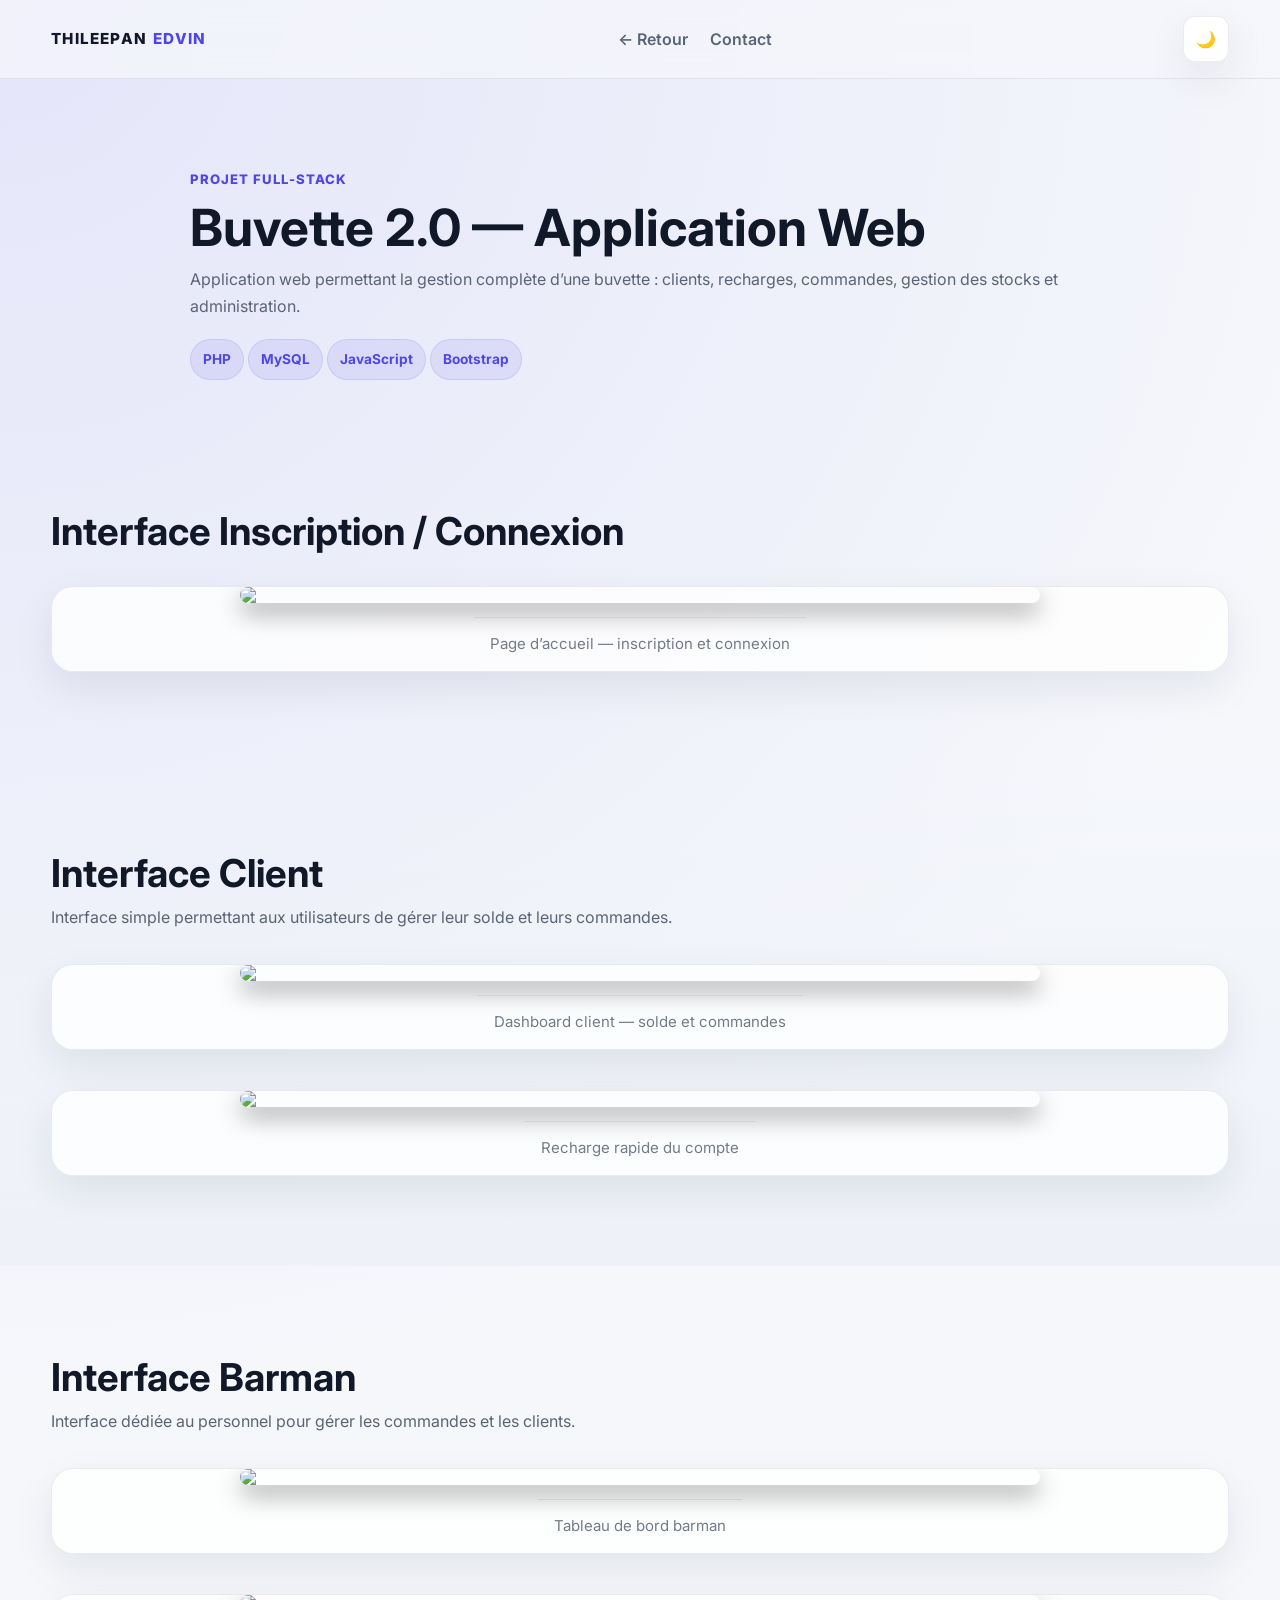
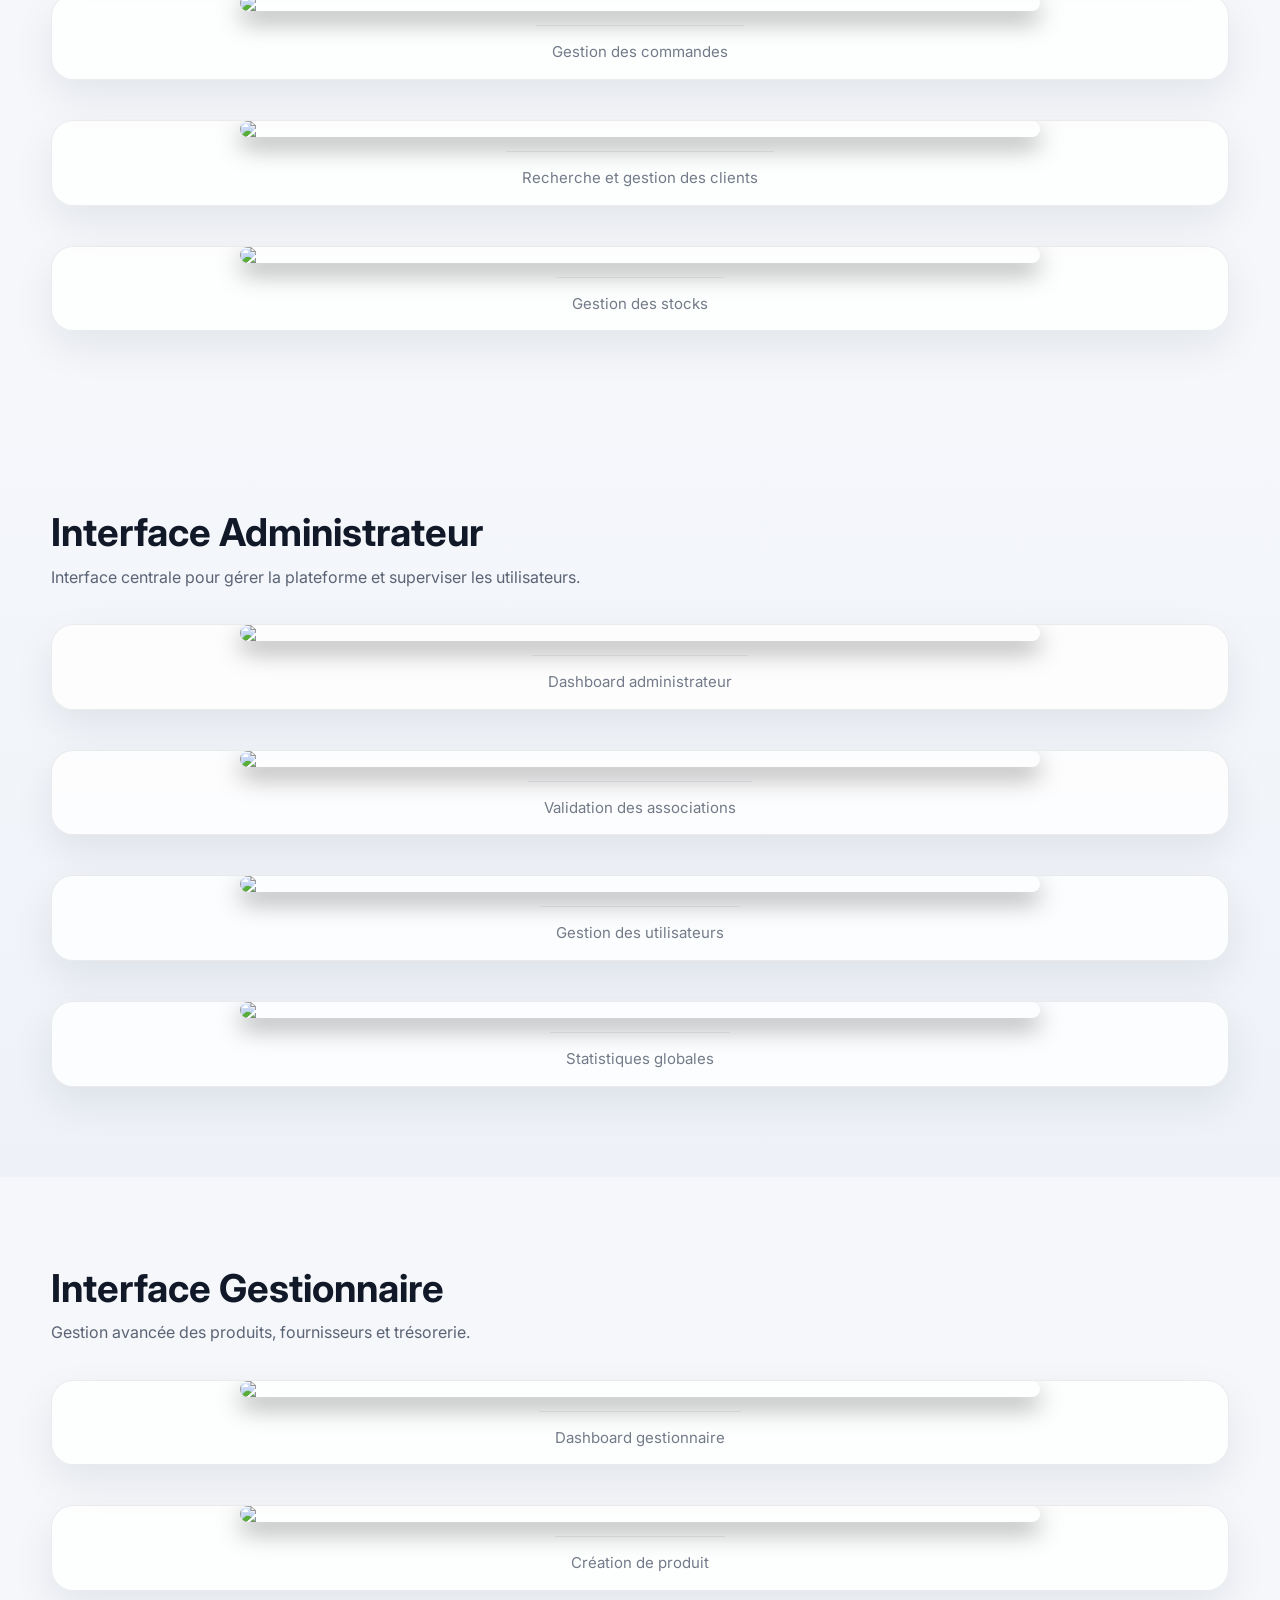
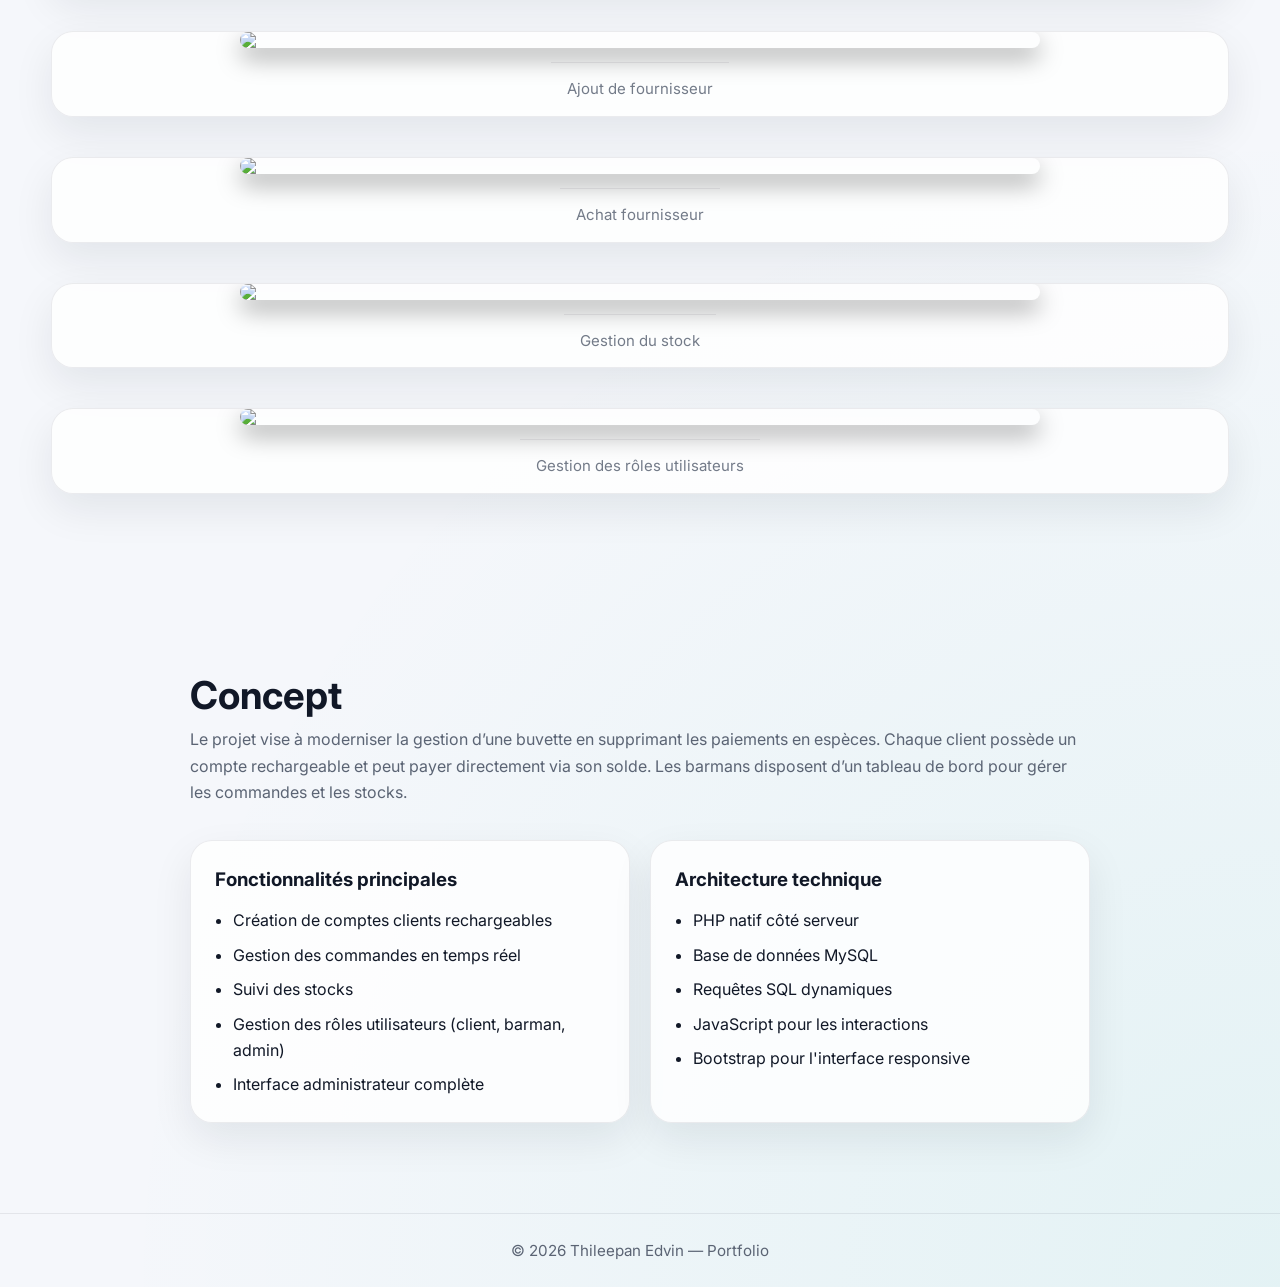
==== buvette.html @ e4737968 "Ajout Des  Projets ..." ====
<!DOCTYPE html>
<html lang="fr">
<head>
<meta charset="UTF-8">
<meta name="viewport" content="width=device-width, initial-scale=1.0">
<title>Buvette 2.0 — Projet | Thileepan Edvin</title>

<link href="https://fonts.googleapis.com/css2?family=Inter:wght@400;500;600;700&display=swap" rel="stylesheet">
<link rel="stylesheet" href="style.css">
</head>

<body>

<header class="site-header">
<div class="container header-container">

<a href="index.html" class="logo">
<span class="logo-light">THILEEPAN</span>
<span class="logo-accent">EDVIN</span>
</a>

<nav class="main-nav">
<a href="index.html#projets">← Retour</a>
<a href="index.html#contact">Contact</a>
</nav>

<button id="theme-toggle" class="theme-toggle">🌙</button>

</div>
</header>

<main>

<section class="project-hero">
<div class="container narrow">

<p class="section-kicker">Projet full-stack</p>

<h1>Buvette 2.0 — Application Web</h1>

<p class="project-intro">
Application web permettant la gestion complète d’une buvette :
clients, recharges, commandes, gestion des stocks et administration.
</p>

<div class="tags big-tags">
<span>PHP</span>
<span>MySQL</span>
<span>JavaScript</span>
<span>Bootstrap</span>
</div>

</div>
</section>

<section class="section">

<div class="container">

<div class="section-heading">
<h2>Interface Inscription / Connexion</h2>
</div>

<div class="project-gallery">

<figure class="project-shot">
<img src="assets/images/buvette/accueil1.png">
<figcaption>Page d’accueil — inscription et connexion</figcaption>
</figure>

</div>

</div>

</section>

<section class="section section-alt">

<div class="container">

<div class="section-heading">
<h2>Interface Client</h2>
<p class="section-subtitle">
Interface simple permettant aux utilisateurs de gérer leur solde et leurs commandes.
</p>
</div>


<div class="project-gallery">

<figure class="project-shot">
<img src="assets/images/buvette/client_accueil.png">
<figcaption>Dashboard client — solde et commandes</figcaption>
</figure>

<figure class="project-shot">
<img src="assets/images/buvette/client_recharge.png">
<figcaption>Recharge rapide du compte</figcaption>
</figure>

</div>

</div>

</section>



<section class="section">

<div class="container">

<div class="section-heading">
<h2>Interface Barman</h2>
<p class="section-subtitle">
Interface dédiée au personnel pour gérer les commandes et les clients.
</p>
</div>


<div class="project-gallery">

<figure class="project-shot">
<img src="assets/images/buvette/barman_accueil.png">
<figcaption>Tableau de bord barman</figcaption>
</figure>

<figure class="project-shot">
<img src="assets/images/buvette/barman_commande.png">
<figcaption>Gestion des commandes</figcaption>
</figure>

<figure class="project-shot">
<img src="assets/images/buvette/barman_client.png">
<figcaption>Recherche et gestion des clients</figcaption>
</figure>

<figure class="project-shot">
<img src="assets/images/buvette/barman_stock.png">
<figcaption>Gestion des stocks</figcaption>
</figure>

</div>

</div>

</section>



<section class="section section-alt">

<div class="container">

<div class="section-heading">
<h2>Interface Administrateur</h2>
<p class="section-subtitle">
Interface centrale pour gérer la plateforme et superviser les utilisateurs.
</p>
</div>


<div class="project-gallery">

<figure class="project-shot">
<img src="assets/images/buvette/adminaccueil.png">
<figcaption>Dashboard administrateur</figcaption>
</figure>

<figure class="project-shot">
<img src="assets/images/buvette/adm_asso.png">
<figcaption>Validation des associations</figcaption>
</figure>

<figure class="project-shot">
<img src="assets/images/buvette/admin_actif.png">
<figcaption>Gestion des utilisateurs</figcaption>
</figure>

<figure class="project-shot">
<img src="assets/images/buvette/admin_actif2.png">
<figcaption>Statistiques globales</figcaption>
</figure>

</div>

</div>

</section>



<section class="section">

<div class="container">

<div class="section-heading">
<h2>Interface Gestionnaire</h2>
<p class="section-subtitle">
Gestion avancée des produits, fournisseurs et trésorerie.
</p>
</div>


<div class="project-gallery">

<figure class="project-shot">
<img src="assets/images/buvette/gestionnaire_accueil.png">
<figcaption>Dashboard gestionnaire</figcaption>
</figure>

<figure class="project-shot">
<img src="assets/images/buvette/gst_creationproduit.png">
<figcaption>Création de produit</figcaption>
</figure>

<figure class="project-shot">
<img src="assets/images/buvette/gst_fournisseur.png">
<figcaption>Ajout de fournisseur</figcaption>
</figure>

<figure class="project-shot">
<img src="assets/images/buvette/gst_achatfournisseur.png">
<figcaption>Achat fournisseur</figcaption>
</figure>

<figure class="project-shot">
<img src="assets/images/buvette/gst_stocker_produit.png">
<figcaption>Gestion du stock</figcaption>
</figure>

<figure class="project-shot">
<img src="assets/images/buvette/gst_utilisateur.png">
<figcaption>Gestion des rôles utilisateurs</figcaption>
</figure>

</div>

</div>

</section>

</main>



<section class="section">

<div class="container narrow">

<div class="section-heading">
<h2>Concept</h2>

<p class="section-subtitle">
Le projet vise à moderniser la gestion d’une buvette en supprimant les paiements en espèces.
Chaque client possède un compte rechargeable et peut payer directement via son solde.
Les barmans disposent d’un tableau de bord pour gérer les commandes et les stocks.
</p>

</div>


<div class="project-info-grid">

<div class="info-card">
<h3>Fonctionnalités principales</h3>

<ul>
<li>Création de comptes clients rechargeables</li>
<li>Gestion des commandes en temps réel</li>
<li>Suivi des stocks</li>
<li>Gestion des rôles utilisateurs (client, barman, admin)</li>
<li>Interface administrateur complète</li>
</ul>

</div>


<div class="info-card">
<h3>Architecture technique</h3>

<ul>
<li>PHP natif côté serveur</li>
<li>Base de données MySQL</li>
<li>Requêtes SQL dynamiques</li>
<li>JavaScript pour les interactions</li>
<li>Bootstrap pour l'interface responsive</li>
</ul>

</div>

</div>

</div>

</section>



<footer class="site-footer">
<div class="container footer-container">
<p>© 2026 Thileepan Edvin — Portfolio</p>
</div>
</footer>

<script src="script.js"></script>

</body>
</html>
---- style.css ----
:root {
  --bg: #f5f7fb;
  --bg-soft: #eef2f8;
  --surface: rgba(255, 255, 255, 0.8);
  --surface-strong: #ffffff;
  --text: #111827;
  --text-soft: #5b6474;
  --border: rgba(15, 23, 42, 0.08);
  --primary: #4f46e5;
  --primary-hover: #4338ca;
  --secondary: #0f172a;
  --accent: #14b8a6;
  --shadow: 0 16px 40px rgba(15, 23, 42, 0.08);
  --radius: 22px;
  --radius-sm: 14px;
  --container: 1180px;
}

[data-theme="dark"] {
  --bg: #0b1120;
  --bg-soft: #111827;
  --surface: rgba(17, 24, 39, 0.8);
  --surface-strong: #111827;
  --text: #f8fafc;
  --text-soft: #a5b4c7;
  --border: rgba(255, 255, 255, 0.08);
  --primary: #7c3aed;
  --primary-hover: #6d28d9;
  --secondary: #e5e7eb;
  --accent: #22c55e;
  --shadow: 0 20px 50px rgba(0, 0, 0, 0.35);
}

* {
  margin: 0;
  padding: 0;
  box-sizing: border-box;
}

html {
  scroll-behavior: smooth;
}

body {
  font-family: "Inter", sans-serif;
  background:
    radial-gradient(circle at top left, rgba(79, 70, 229, 0.10), transparent 30%),
    radial-gradient(circle at bottom right, rgba(20, 184, 166, 0.08), transparent 25%),
    var(--bg);
  color: var(--text);
  line-height: 1.65;
  transition: background 0.3s ease, color 0.3s ease;
}

img {
  max-width: 100%;
  display: block;
}

a {
  color: inherit;
  text-decoration: none;
}

ul {
  padding-left: 18px;
}

.container {
  width: min(var(--container), 92%);
  margin: 0 auto;
}

.narrow {
  width: min(900px, 92%);
  margin: 0 auto;
}

/* HEADER */
.site-header {
  position: sticky;
  top: 0;
  z-index: 1000;
  backdrop-filter: blur(14px);
  background: rgba(245, 247, 251, 0.72);
  border-bottom: 1px solid var(--border);
}

[data-theme="dark"] .site-header {
  background: rgba(11, 17, 32, 0.72);
}

.header-container {
  min-height: 78px;
  display: flex;
  align-items: center;
  justify-content: space-between;
  gap: 20px;
}

.logo {
  display: flex;
  gap: 6px;
  font-weight: 800;
  letter-spacing: 0.08em;
  font-size: 0.95rem;
}

.logo-light {
  color: var(--text);
}

.logo-accent {
  color: var(--primary);
}

.main-nav {
  display: flex;
  align-items: center;
  gap: 22px;
}

.main-nav a {
  color: var(--text-soft);
  font-weight: 600;
  transition: 0.25s ease;
}

.main-nav a:hover {
  color: var(--primary);
}

.theme-toggle {
  border: 1px solid var(--border);
  background: var(--surface-strong);
  color: var(--text);
  width: 46px;
  height: 46px;
  border-radius: 12px;
  cursor: pointer;
  font-size: 1rem;
  box-shadow: var(--shadow);
  transition: 0.25s ease;
}

.theme-toggle:hover {
  transform: translateY(-2px);
}

/* HERO */
.hero {
  padding: 90px 0 70px;
}

.hero-grid {
  display: grid;
  grid-template-columns: 1.3fr 0.9fr;
  gap: 28px;
  align-items: center;
}

.hero-badge {
  display: inline-block;
  padding: 8px 14px;
  border-radius: 999px;
  background: rgba(79, 70, 229, 0.10);
  color: var(--primary);
  font-weight: 700;
  font-size: 0.9rem;
  margin-bottom: 18px;
}

.hero h1 {
  font-size: clamp(2.4rem, 5vw, 4.5rem);
  line-height: 1.05;
  letter-spacing: -0.04em;
  margin-bottom: 18px;
}

.hero-description {
  font-size: 1.05rem;
  color: var(--text-soft);
  max-width: 680px;
}

.hero-actions {
  display: flex;
  flex-wrap: wrap;
  gap: 14px;
  margin-top: 28px;
}

.hero-infos {
  display: flex;
  flex-wrap: wrap;
  gap: 18px;
  margin-top: 24px;
  color: var(--text-soft);
  font-weight: 500;
}

.hero-card {
  display: flex;
  justify-content: center;
}

.hero-card-inner {
  width: 100%;
  background: var(--surface);
  border: 1px solid var(--border);
  box-shadow: var(--shadow);
  border-radius: var(--radius);
  padding: 30px;
}

.mini-title {
  color: var(--primary);
  font-weight: 700;
  text-transform: uppercase;
  letter-spacing: 0.08em;
  font-size: 0.8rem;
  margin-bottom: 12px;
}

.hero-card-inner h3 {
  font-size: 1.5rem;
  margin-bottom: 10px;
}

.hero-card-inner p {
  color: var(--text-soft);
}

.hero-tags {
  display: flex;
  flex-wrap: wrap;
  gap: 10px;
  margin-top: 20px;
}

.hero-tags span,
.tags span {
  display: inline-flex;
  align-items: center;
  padding: 8px 12px;
  border-radius: 999px;
  background: rgba(79, 70, 229, 0.10);
  color: var(--primary);
  font-size: 0.85rem;
  font-weight: 700;
  border: 1px solid rgba(79, 70, 229, 0.12);
}

.big-tags {
  margin-top: 20px;
}

/* BUTTONS */
.btn {
  display: inline-flex;
  align-items: center;
  justify-content: center;
  min-height: 48px;
  padding: 0 18px;
  border-radius: 14px;
  font-weight: 700;
  transition: 0.25s ease;
}

.btn-primary {
  background: var(--primary);
  color: #ffffff;
  box-shadow: 0 12px 28px rgba(79, 70, 229, 0.25);
}

.btn-primary:hover {
  background: var(--primary-hover);
  transform: translateY(-2px);
}

.btn-secondary {
  background: var(--surface-strong);
  color: var(--text);
  border: 1px solid var(--border);
}

.btn-secondary:hover {
  transform: translateY(-2px);
}

/* SECTION */
.section {
  padding: 90px 0;
}

.section-alt {
  background: linear-gradient(180deg, transparent, var(--bg-soft));
}

.section-heading {
  margin-bottom: 34px;
}

.section-heading.center {
  text-align: center;
}

.section-heading.light h2,
.section-heading.light p,
.section-heading.light .section-kicker {
  color: #ffffff;
}

.section-kicker {
  color: var(--primary);
  font-weight: 800;
  text-transform: uppercase;
  letter-spacing: 0.08em;
  font-size: 0.82rem;
  margin-bottom: 10px;
}

.section-heading h2 {
  font-size: clamp(1.8rem, 3vw, 2.8rem);
  line-height: 1.1;
  margin-bottom: 10px;
}

.section-subtitle {
  color: var(--text-soft);
}

/* TEXT CARD */
.text-card {
  background: var(--surface);
  border: 1px solid var(--border);
  border-radius: var(--radius);
  box-shadow: var(--shadow);
  padding: 28px;
}

.text-card p + p {
  margin-top: 14px;
}

/* PROJECTS */
.projects-grid {
  display: grid;
  grid-template-columns: repeat(2, minmax(0, 1fr));
  gap: 24px;
}

.project-card,
.info-card,
.skill-card,
.project-shot,
.timeline-item,
.contact-card {
  background: var(--surface);
  border: 1px solid var(--border);
  box-shadow: var(--shadow);
  border-radius: var(--radius);
}

.project-card {
  overflow: hidden;
  transition: 0.28s ease;
}

.project-card:hover {
  transform: translateY(-6px);
}

.project-image-wrapper {
  aspect-ratio: 16 / 9;
  overflow: hidden;
}

.project-image {
  width: 100%;
  height: 100%;
  object-fit: cover;
  transition: transform 0.35s ease;
}

.project-card:hover .project-image {
  transform: scale(1.04);
}

.project-content {
  padding: 22px;
}

.project-top {
  display: flex;
  flex-direction: column;
  gap: 12px;
  margin-bottom: 12px;
}

.project-top h3 {
  font-size: 1.2rem;
}

.project-content p,
.info-card p,
.skill-card p,
.timeline-item p,
.project-intro {
  color: var(--text-soft);
}

.project-link {
  display: inline-block;
  margin-top: 16px;
  color: var(--primary);
  font-weight: 700;
}

/* GENERIC CARDS */
.info-card,
.skill-card {
  padding: 24px;
}

.info-card h3,
.skill-card h3 {
  margin-bottom: 12px;
}

.info-card ul li + li {
  margin-top: 8px;
}

/* SKILLS */
.skills-grid {
  display: grid;
  grid-template-columns: repeat(2, minmax(0, 1fr));
  gap: 20px;
}

/* TIMELINE */
.timeline {
  display: flex;
  flex-direction: column;
  gap: 18px;
}

.timeline-item {
  padding: 22px;
  display: grid;
  grid-template-columns: 190px 1fr;
  gap: 18px;
  align-items: start;
}

.timeline-date {
  color: var(--primary);
  font-weight: 800;
}

/* CONTACT */
.contact-section {
  background: linear-gradient(135deg, var(--secondary), #1e293b);
}

.contact-card {
  padding: 22px;
  display: flex;
  flex-direction: column;
  gap: 14px;
}

.contact-item {
  display: block;
  padding: 16px 18px;
  border-radius: var(--radius-sm);
  background: rgba(255, 255, 255, 0.08);
  color: #ffffff;
  border: 1px solid rgba(255, 255, 255, 0.10);
  transition: 0.25s ease;
}

.contact-item:hover {
  transform: translateY(-2px);
  background: rgba(255, 255, 255, 0.12);
}

/* PROJECT PAGE */
.project-hero {
  padding: 90px 0 40px;
}

.project-hero h1 {
  font-size: clamp(2rem, 4vw, 3.3rem);
  line-height: 1.05;
  margin-bottom: 12px;
}

.project-gallery {
  display: grid;
  gap: 22px;
}

.project-shot {
  overflow: hidden;
}

.project-shot img {
  width: 100%;
}

.project-shot figcaption {
  padding: 14px 16px;
  color: var(--text-soft);
  border-top: 1px solid var(--border);
}

.small-centered-shot {
  max-width: 720px;
  margin: 0 auto;
}

.project-info-grid {
  display: grid;
  grid-template-columns: repeat(2, minmax(0, 1fr));
  gap: 20px;
  margin-top: 28px;
}

/* FOOTER */
.site-footer {
  padding: 24px 0;
  border-top: 1px solid var(--border);
}

.footer-container {
  display: flex;
  justify-content: center;
  color: var(--text-soft);
  font-size: 0.95rem;
}

/* RESPONSIVE */
@media (max-width: 980px) {
  .hero-grid,
  .projects-grid,
  .skills-grid,
  .project-info-grid,
  .timeline-item {
    grid-template-columns: 1fr;
  }

  .main-nav {
    display: none;
  }

  .header-container {
    justify-content: space-between;
  }
}

@media (max-width: 640px) {
  .hero {
    padding: 70px 0 50px;
  }

  .section {
    padding: 70px 0;
  }

  .hero-card-inner,
  .project-content,
  .info-card,
  .skill-card,
  .timeline-item,
  .contact-card,
  .text-card {
    padding: 20px;
  }

  .hero-infos {
    gap: 10px;
    flex-direction: column;
  }
}
/* LISTE PROJETS STYLE APPLE */

.projects-list{
  display:flex;
  flex-direction:column;
  gap:20px;
}

.project-row{
  display:flex;
  gap:30px;
  align-items:center;

  padding:24px;

  background:var(--surface);
  border:1px solid var(--border);
  border-radius:18px;

  transition:0.25s;
}

.project-row:hover{
  transform:translateY(-3px);
}

.project-row img{
  width:260px;
  height:150px;
  object-fit:cover;
  border-radius:12px;
}

.project-row-content{
  flex:1;
}

.project-row-content h3{
  margin-bottom:8px;
}

.project-row-content p{
  color:var(--text-soft);
  margin-top:6px;
}

.project-link{
  display:inline-block;
  margin-top:10px;
  color:var(--primary);
  font-weight:600;
}

/* responsive */

@media (max-width:900px){

.project-row{
  flex-direction:column;
  align-items:flex-start;
}

.project-row img{
  width:100%;
  height:180px;
}

}
.project-row img{
  width:260px;
  height:150px;
  object-fit:cover;
  object-position:center;
  border-radius:12px;
}

.nav-links{
  display:flex;
  gap:10px;
  margin-left:20px;
}

.nav-btn{
  background:var(--surface);
  border:1px solid var(--border);
  padding:8px 14px;
  border-radius:8px;
  font-size:14px;
  font-weight:500;
  transition:0.25s;
}

.nav-btn:hover{
  background:var(--primary);
  color:white;
  transform:translateY(-1px);
}

.project-gallery{
display:grid;
grid-template-columns:repeat(auto-fit,minmax(650px,1fr));
gap:40px;
align-items:start;
}

.project-shot{
text-align:center;
display:flex;
flex-direction:column;
align-items:center;
}

.project-shot img{
width:70%;
max-width:800px;
height:auto;
border-radius:14px;
cursor:pointer;
transition:0.3s;
box-shadow:0 10px 25px rgba(0,0,0,0.35);
}

.project-shot img:hover{
transform:scale(1.02);
}

.project-shot figcaption{
margin-top:14px;
font-size:15px;
opacity:0.85;
max-width:70%;
text-align:center;
}
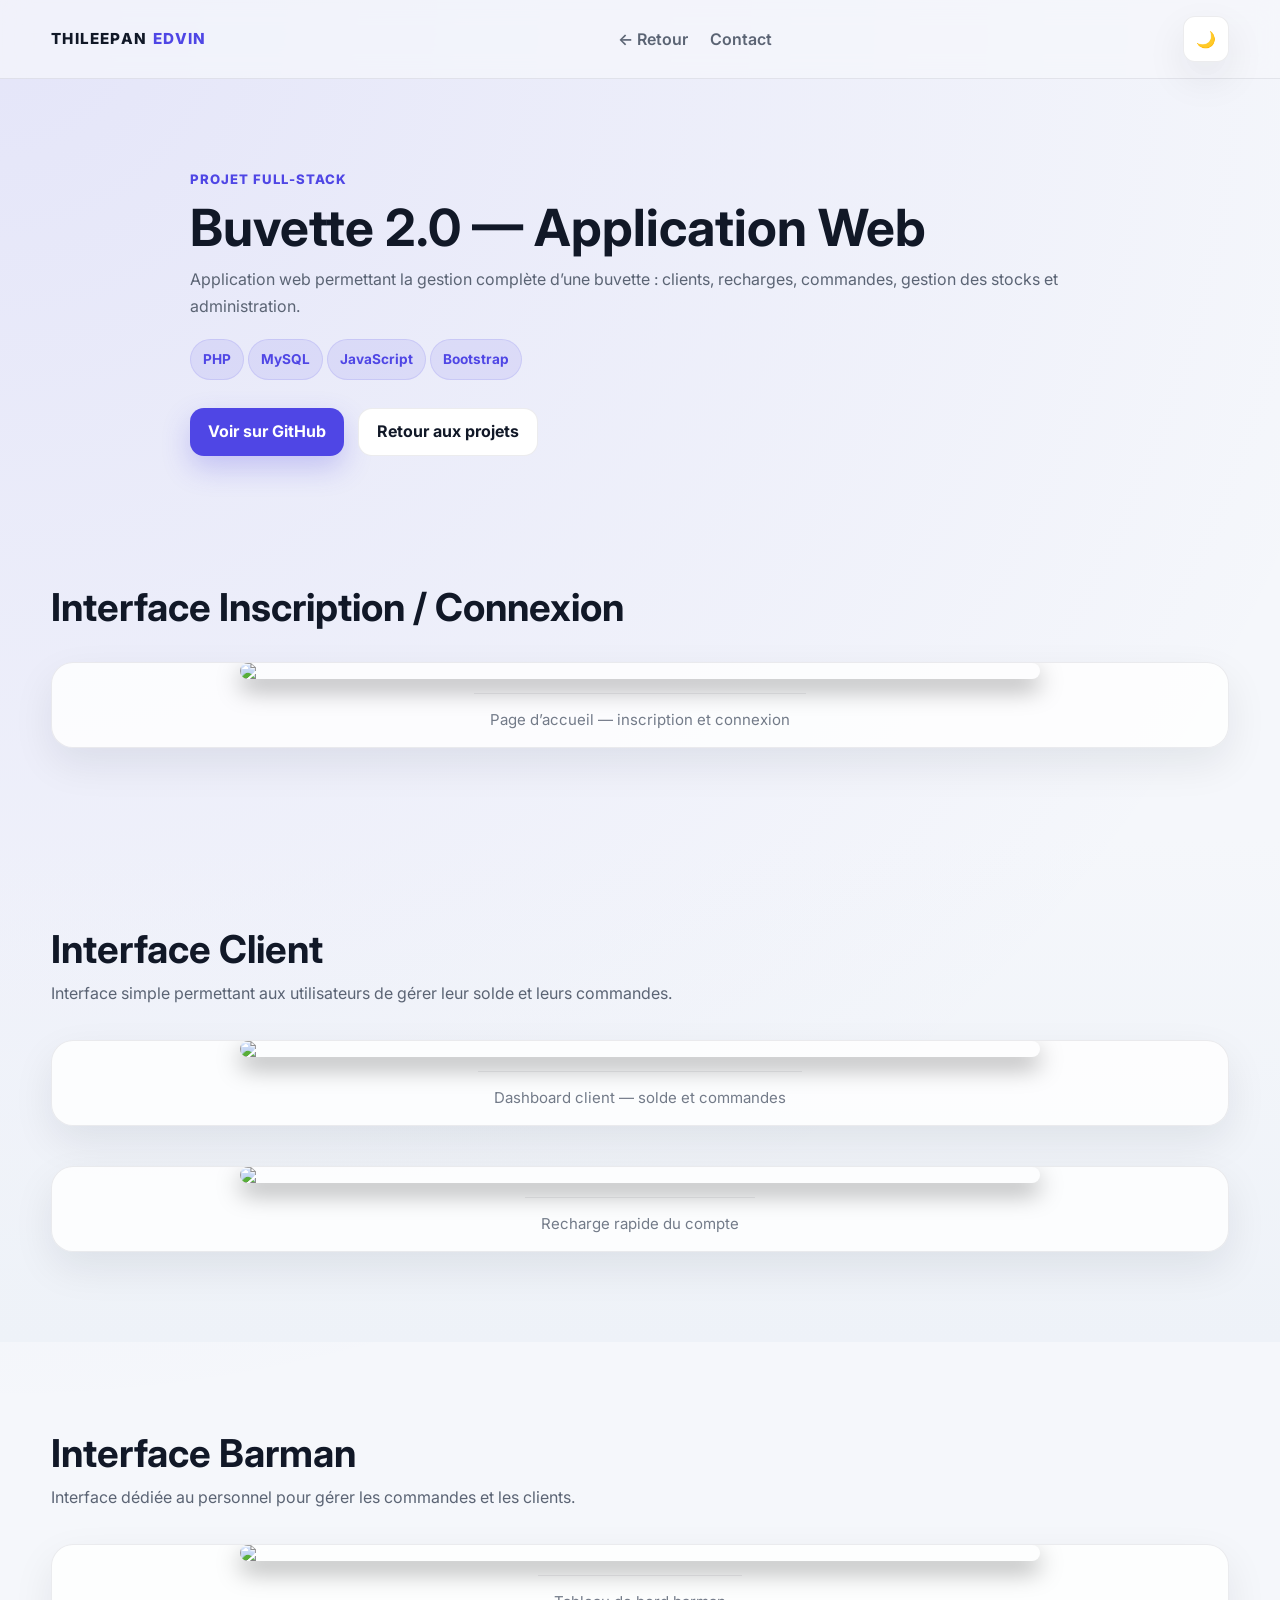
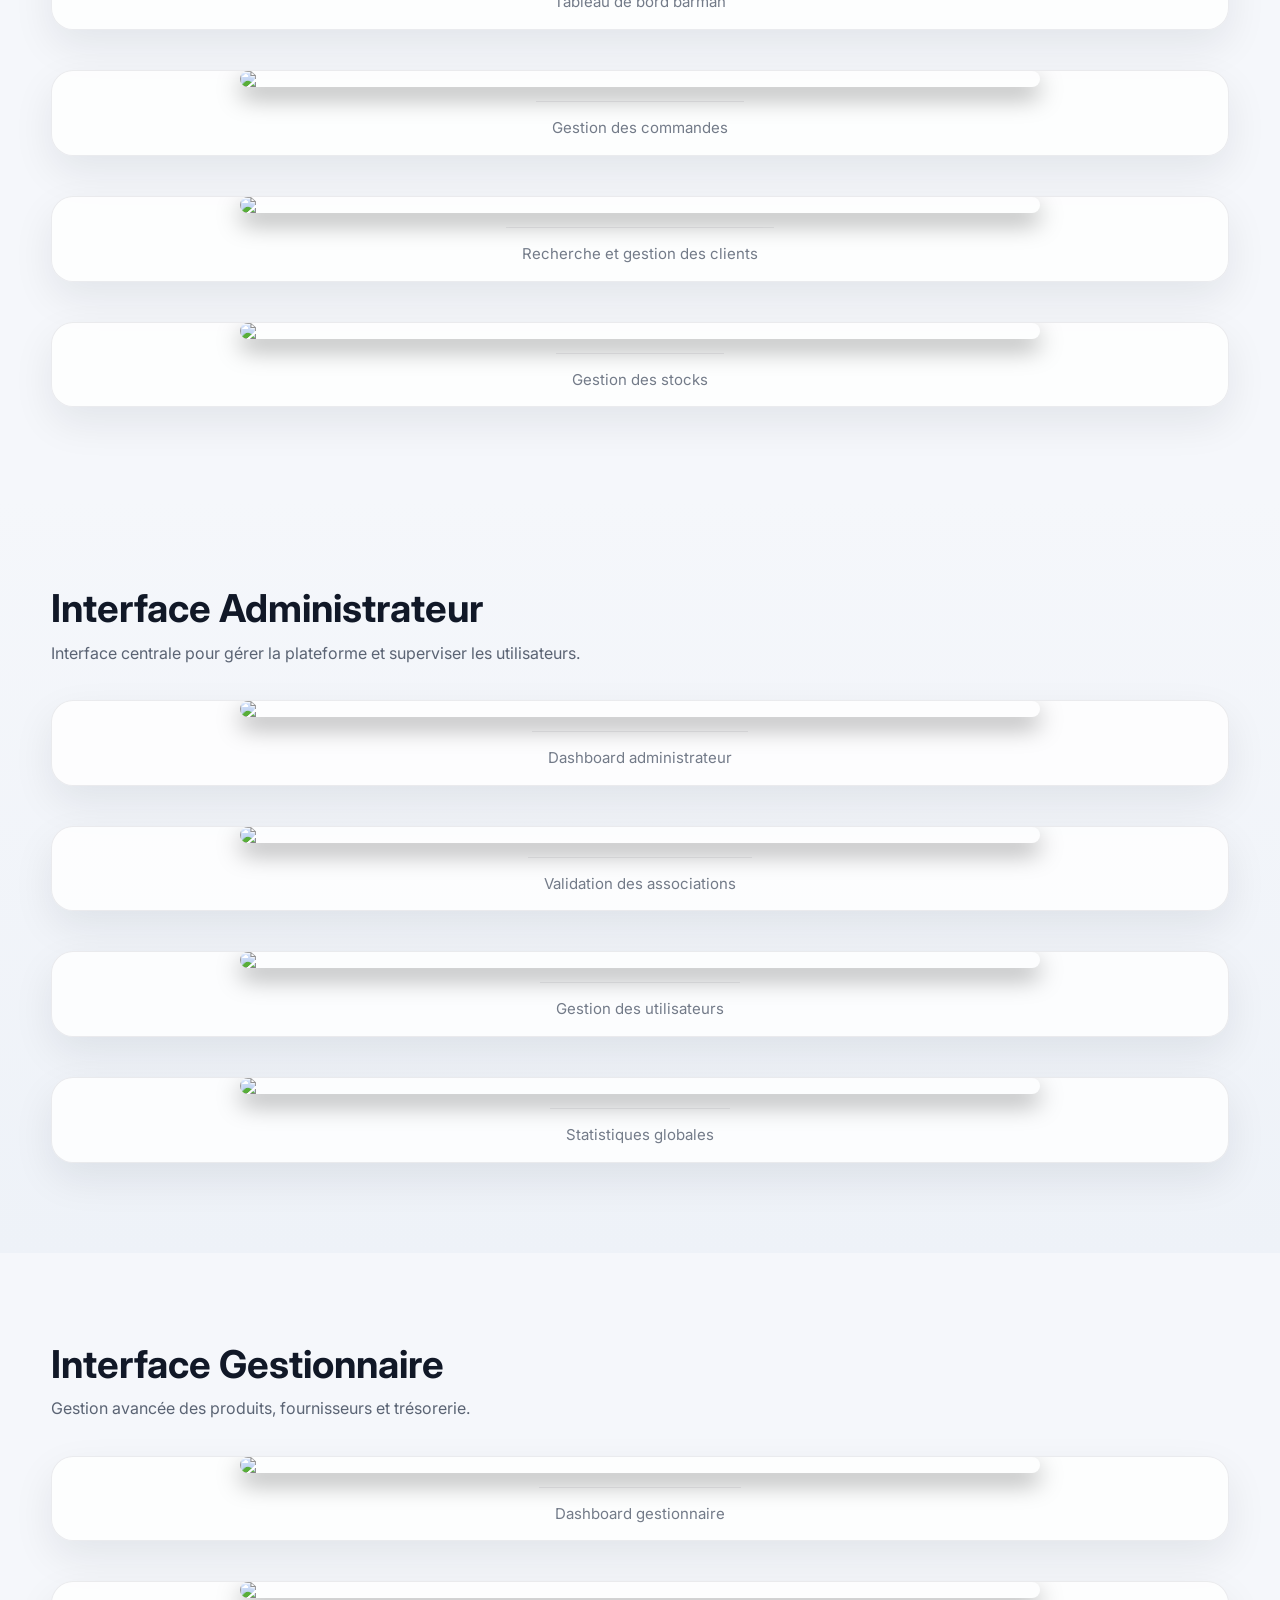
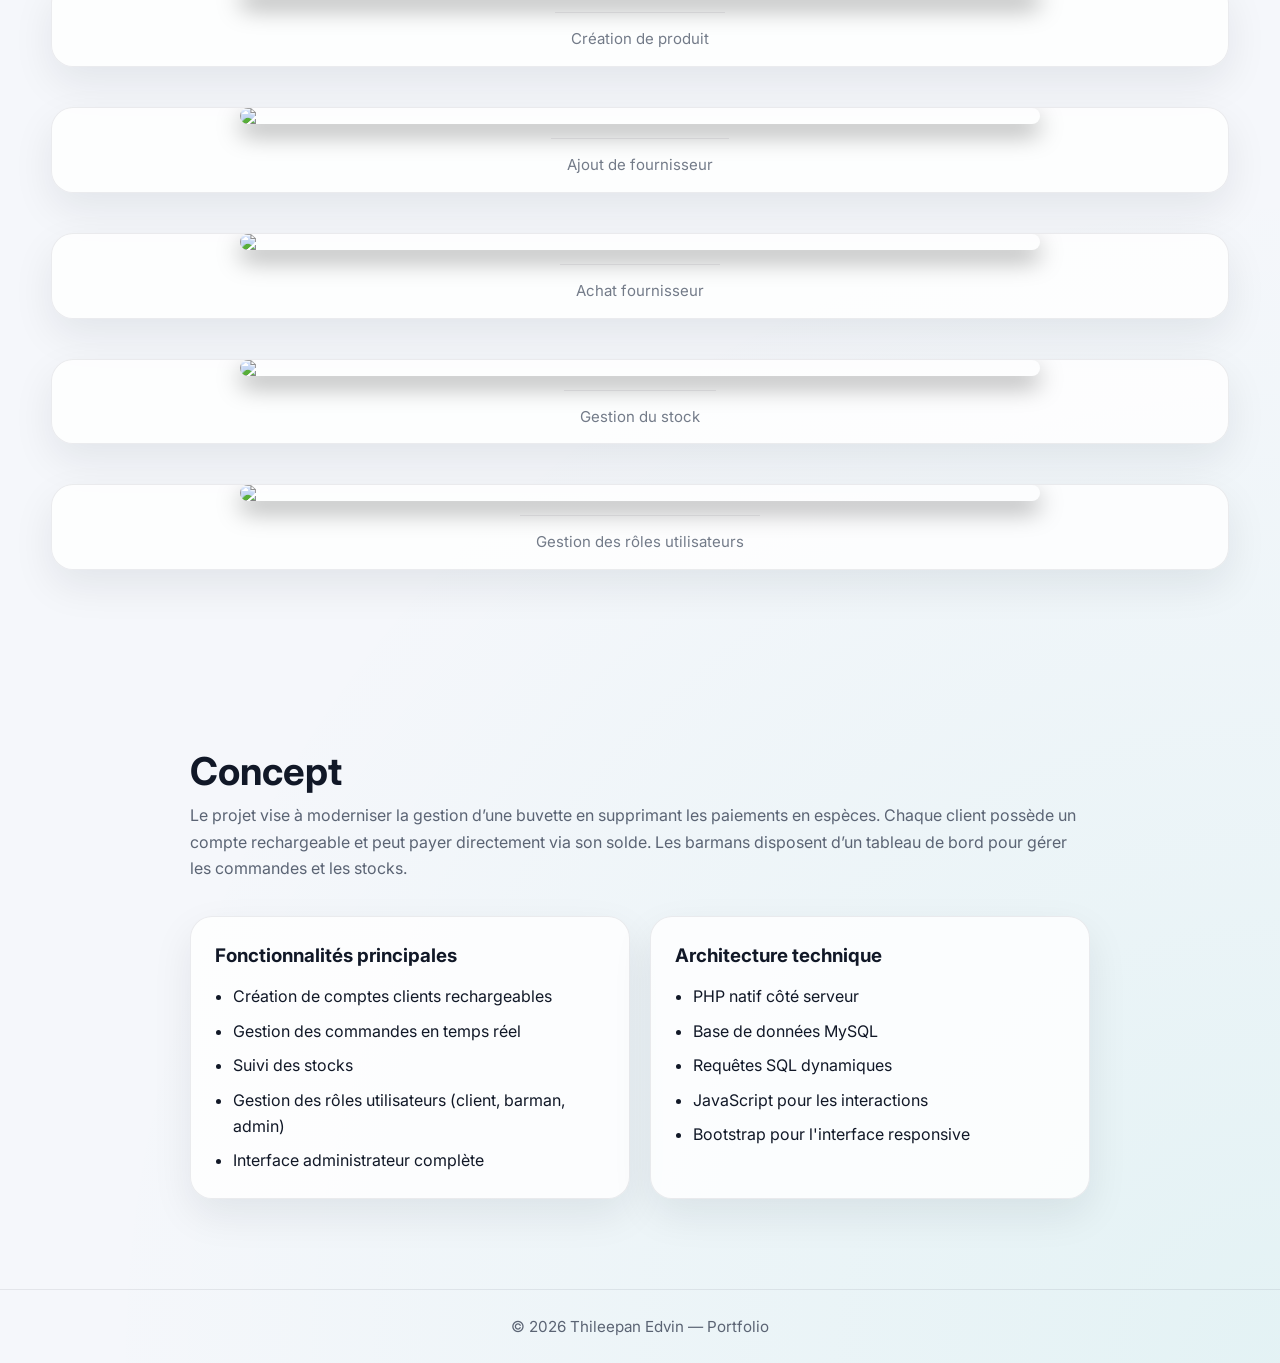
==== commit 9da38cd9: "Modif Final du Portfolio" ====
--- a/buvette.html
+++ b/buvette.html
@@ -50,8 +50,15 @@
 <span>Bootstrap</span>
 </div>
 
-</div>
-</section>
+<div class="hero-actions">
+    <a href="https://github.com/ThileepanEdvin" target="_blank" rel="noreferrer" class="btn btn-primary">Voir sur GitHub</a>
+    <a href="index.html#projets" class="btn btn-secondary">Retour aux projets</a>
+</div>
+
+</div>
+</section>
+
+
 
 <section class="section">
 
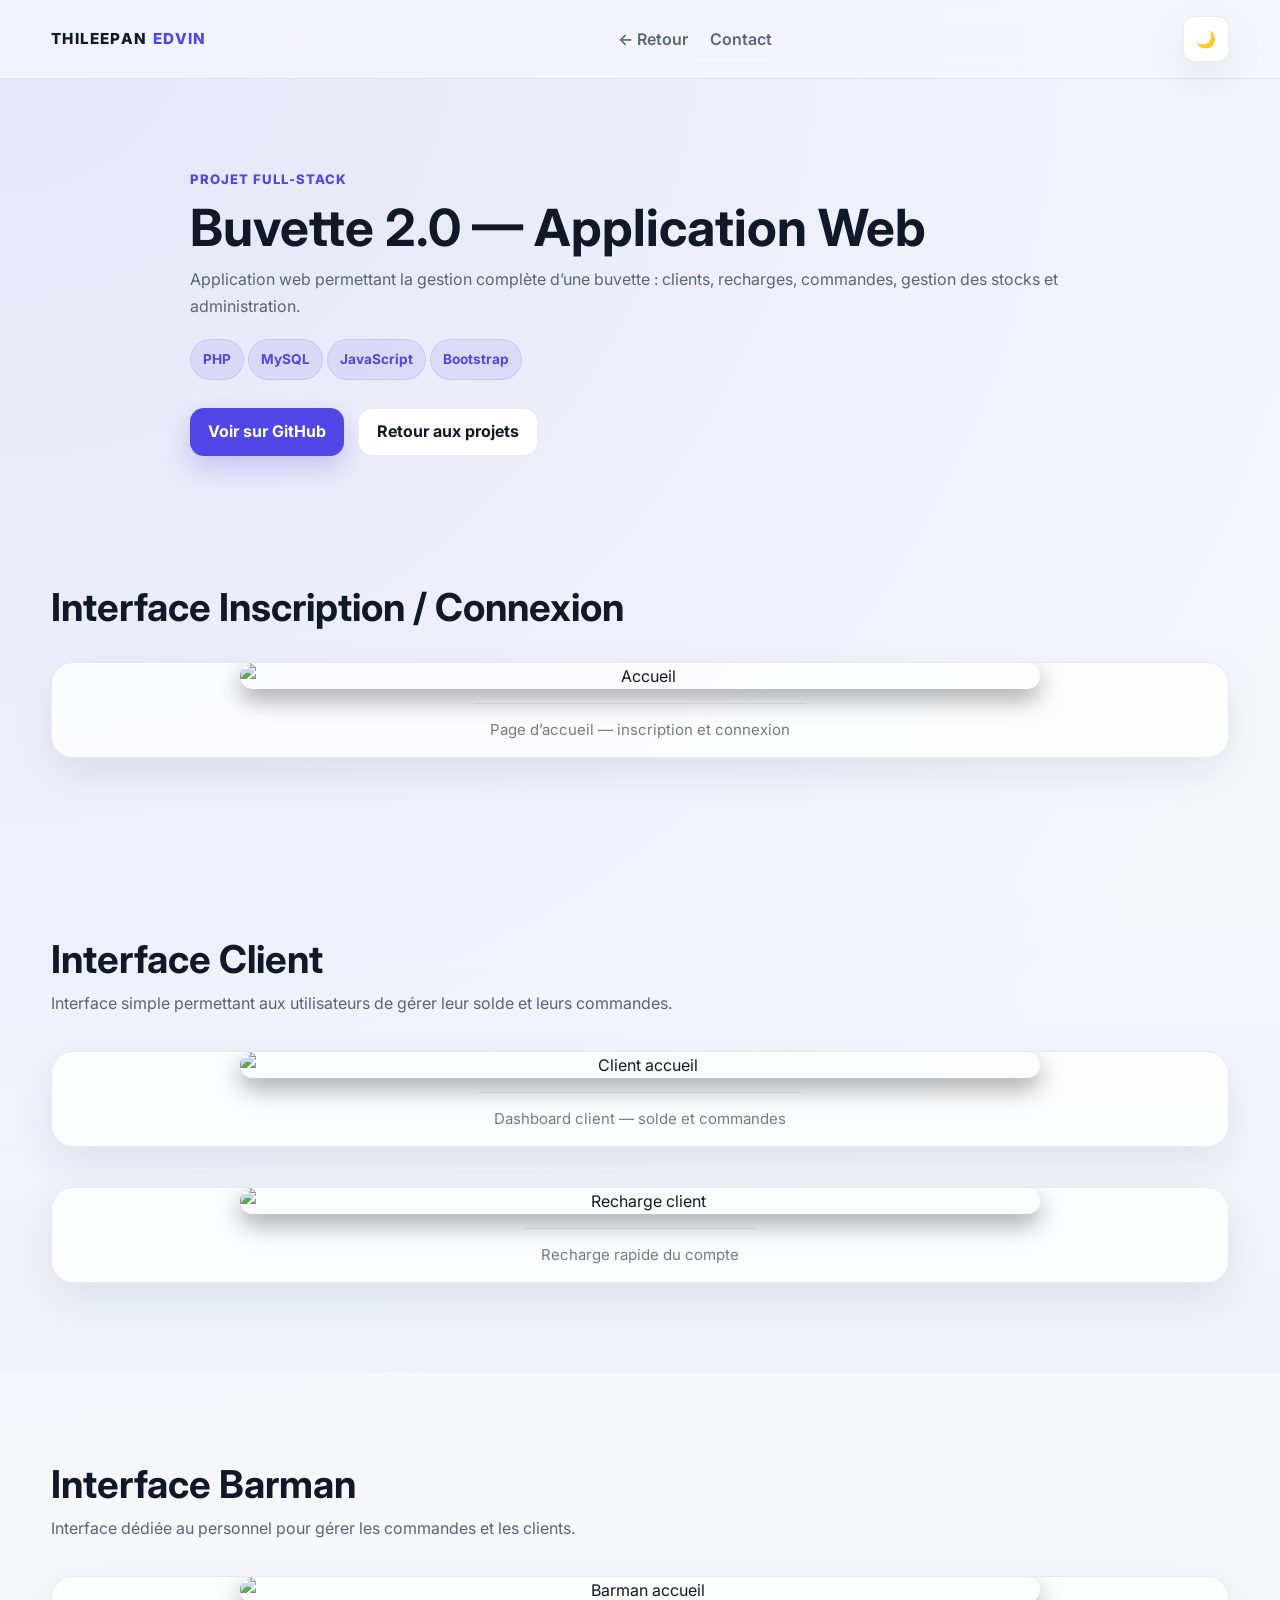
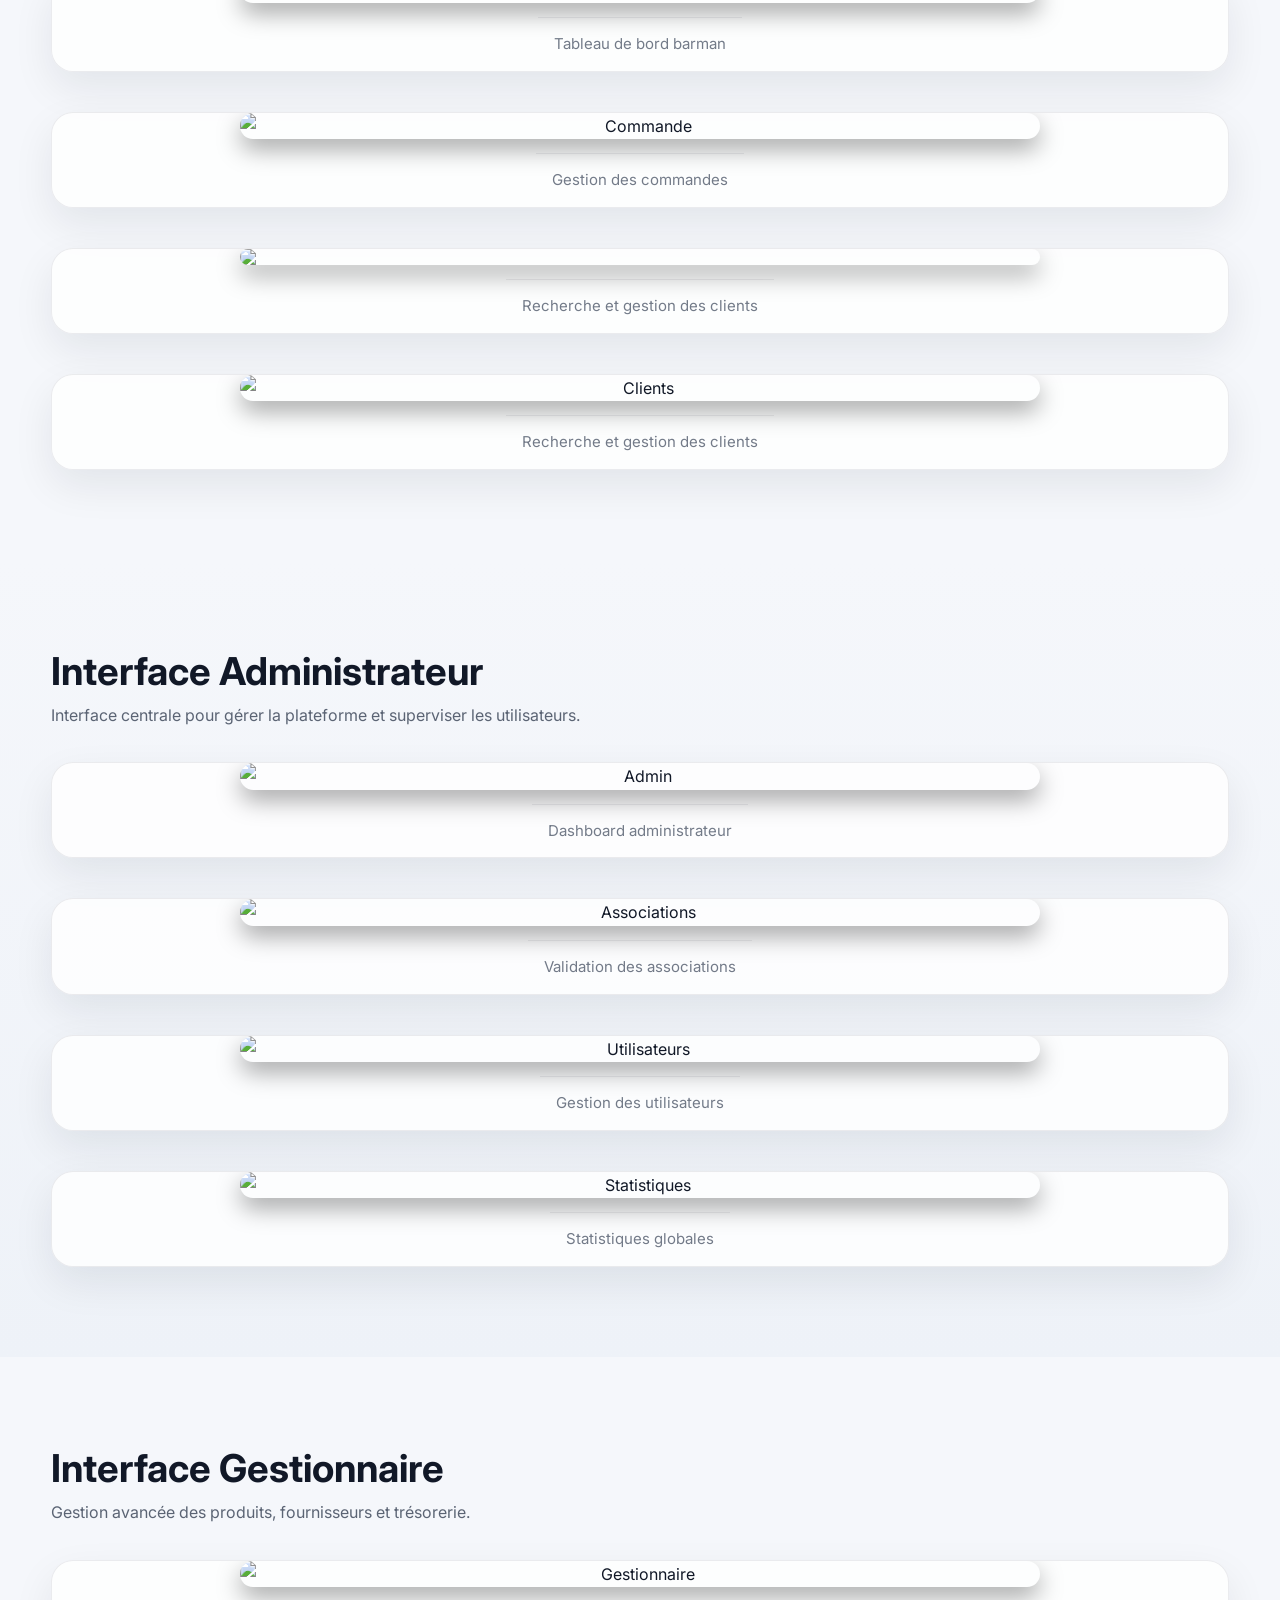
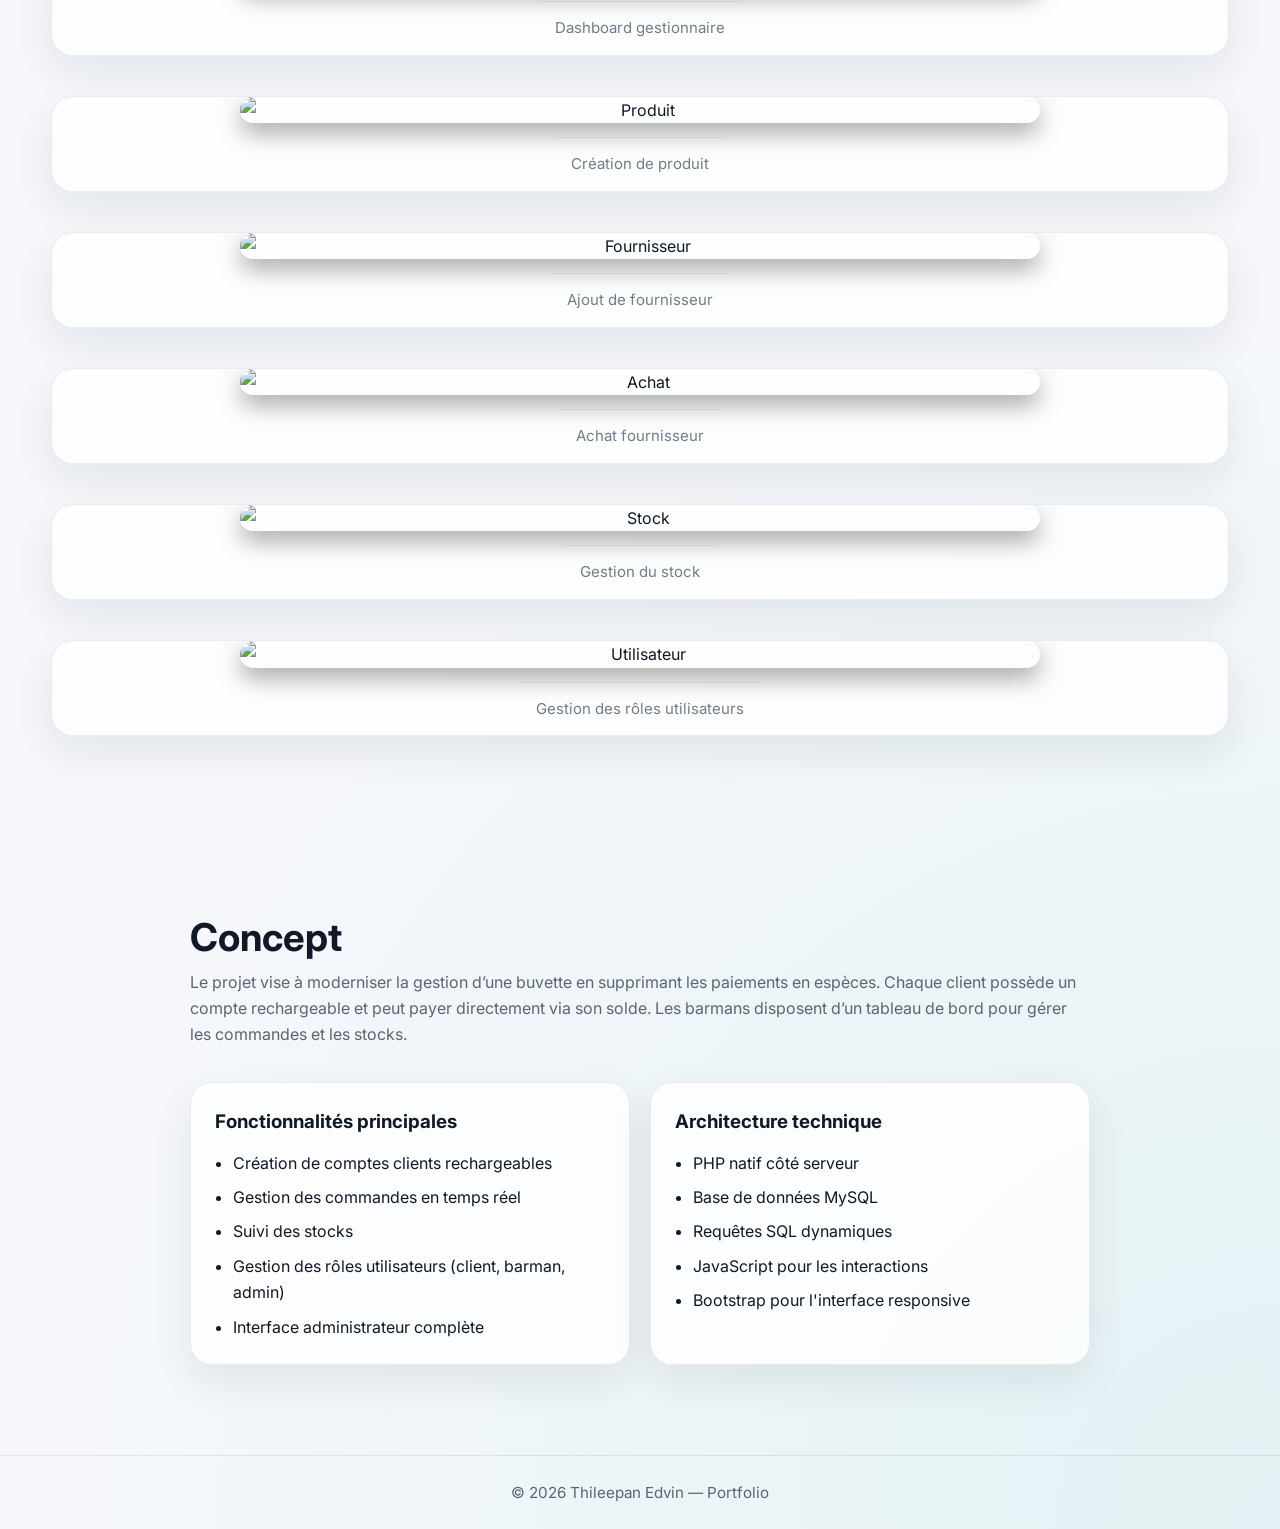
==== commit 6787b358: "fix chemins images" ====
--- a/buvette.html
+++ b/buvette.html
@@ -71,7 +71,7 @@
 <div class="project-gallery">
 
 <figure class="project-shot">
-<img src="assets/images/buvette/accueil1.png">
+<img src="./assets/images/buvette/accueil1.png" alt="Accueil">
 <figcaption>Page d’accueil — inscription et connexion</figcaption>
 </figure>
 
@@ -96,15 +96,16 @@
 <div class="project-gallery">
 
 <figure class="project-shot">
-<img src="assets/images/buvette/client_accueil.png">
+<img src="./assets/images/buvette/client_accueil.png" alt="Client accueil">
 <figcaption>Dashboard client — solde et commandes</figcaption>
 </figure>
 
 <figure class="project-shot">
-<img src="assets/images/buvette/client_recharge.png">
+<img src="./assets/images/buvette/client_recharge.png" alt="Recharge client">
 <figcaption>Recharge rapide du compte</figcaption>
 </figure>
 
+
 </div>
 
 </div>
@@ -128,12 +129,13 @@
 <div class="project-gallery">
 
 <figure class="project-shot">
-<img src="assets/images/buvette/barman_accueil.png">
+<img src="./assets/images/buvette/barman_accueil.png" alt="Barman accueil">
 <figcaption>Tableau de bord barman</figcaption>
 </figure>
 
-<figure class="project-shot">
-<img src="assets/images/buvette/barman_commande.png">
+
+<figure class="project-shot">
+<img src="./assets/images/buvette/barman_commande.png" alt="Commande">
 <figcaption>Gestion des commandes</figcaption>
 </figure>
 
@@ -143,8 +145,8 @@
 </figure>
 
 <figure class="project-shot">
-<img src="assets/images/buvette/barman_stock.png">
-<figcaption>Gestion des stocks</figcaption>
+<img src="./assets/images/buvette/barman_client.png" alt="Clients">
+<figcaption>Recherche et gestion des clients</figcaption>
 </figure>
 
 </div>
@@ -170,25 +172,27 @@
 <div class="project-gallery">
 
 <figure class="project-shot">
-<img src="assets/images/buvette/adminaccueil.png">
+<img src="./assets/images/buvette/adminaccueil.png" alt="Admin">
 <figcaption>Dashboard administrateur</figcaption>
 </figure>
 
 <figure class="project-shot">
-<img src="assets/images/buvette/adm_asso.png">
+<img src="./assets/images/buvette/adm_asso.png" alt="Associations">
 <figcaption>Validation des associations</figcaption>
 </figure>
 
-<figure class="project-shot">
-<img src="assets/images/buvette/admin_actif.png">
+
+<figure class="project-shot">
+<img src="./assets/images/buvette/admin_actif.png" alt="Utilisateurs">
 <figcaption>Gestion des utilisateurs</figcaption>
 </figure>
 
 <figure class="project-shot">
-<img src="assets/images/buvette/admin_actif2.png">
+<img src="./assets/images/buvette/admin_actif2.png" alt="Statistiques">
 <figcaption>Statistiques globales</figcaption>
 </figure>
 
+
 </div>
 
 </div>
@@ -212,32 +216,32 @@
 <div class="project-gallery">
 
 <figure class="project-shot">
-<img src="assets/images/buvette/gestionnaire_accueil.png">
+<img src="./assets/images/buvette/gestionnaire_accueil.png" alt="Gestionnaire">
 <figcaption>Dashboard gestionnaire</figcaption>
 </figure>
 
 <figure class="project-shot">
-<img src="assets/images/buvette/gst_creationproduit.png">
+<img src="./assets/images/buvette/gst_creationproduit.png" alt="Produit">
 <figcaption>Création de produit</figcaption>
 </figure>
 
 <figure class="project-shot">
-<img src="assets/images/buvette/gst_fournisseur.png">
+<img src="./assets/images/buvette/gst_fournisseur.png" alt="Fournisseur">
 <figcaption>Ajout de fournisseur</figcaption>
 </figure>
 
 <figure class="project-shot">
-<img src="assets/images/buvette/gst_achatfournisseur.png">
+<img src="./assets/images/buvette/gst_achatfournisseur.png" alt="Achat">
 <figcaption>Achat fournisseur</figcaption>
 </figure>
 
 <figure class="project-shot">
-<img src="assets/images/buvette/gst_stocker_produit.png">
+<img src="./assets/images/buvette/gst_stocker_produit.png" alt="Stock">
 <figcaption>Gestion du stock</figcaption>
 </figure>
 
 <figure class="project-shot">
-<img src="assets/images/buvette/gst_utilisateur.png">
+<img src="./assets/images/buvette/gst_utilisateur.png" alt="Utilisateur">
 <figcaption>Gestion des rôles utilisateurs</figcaption>
 </figure>
 
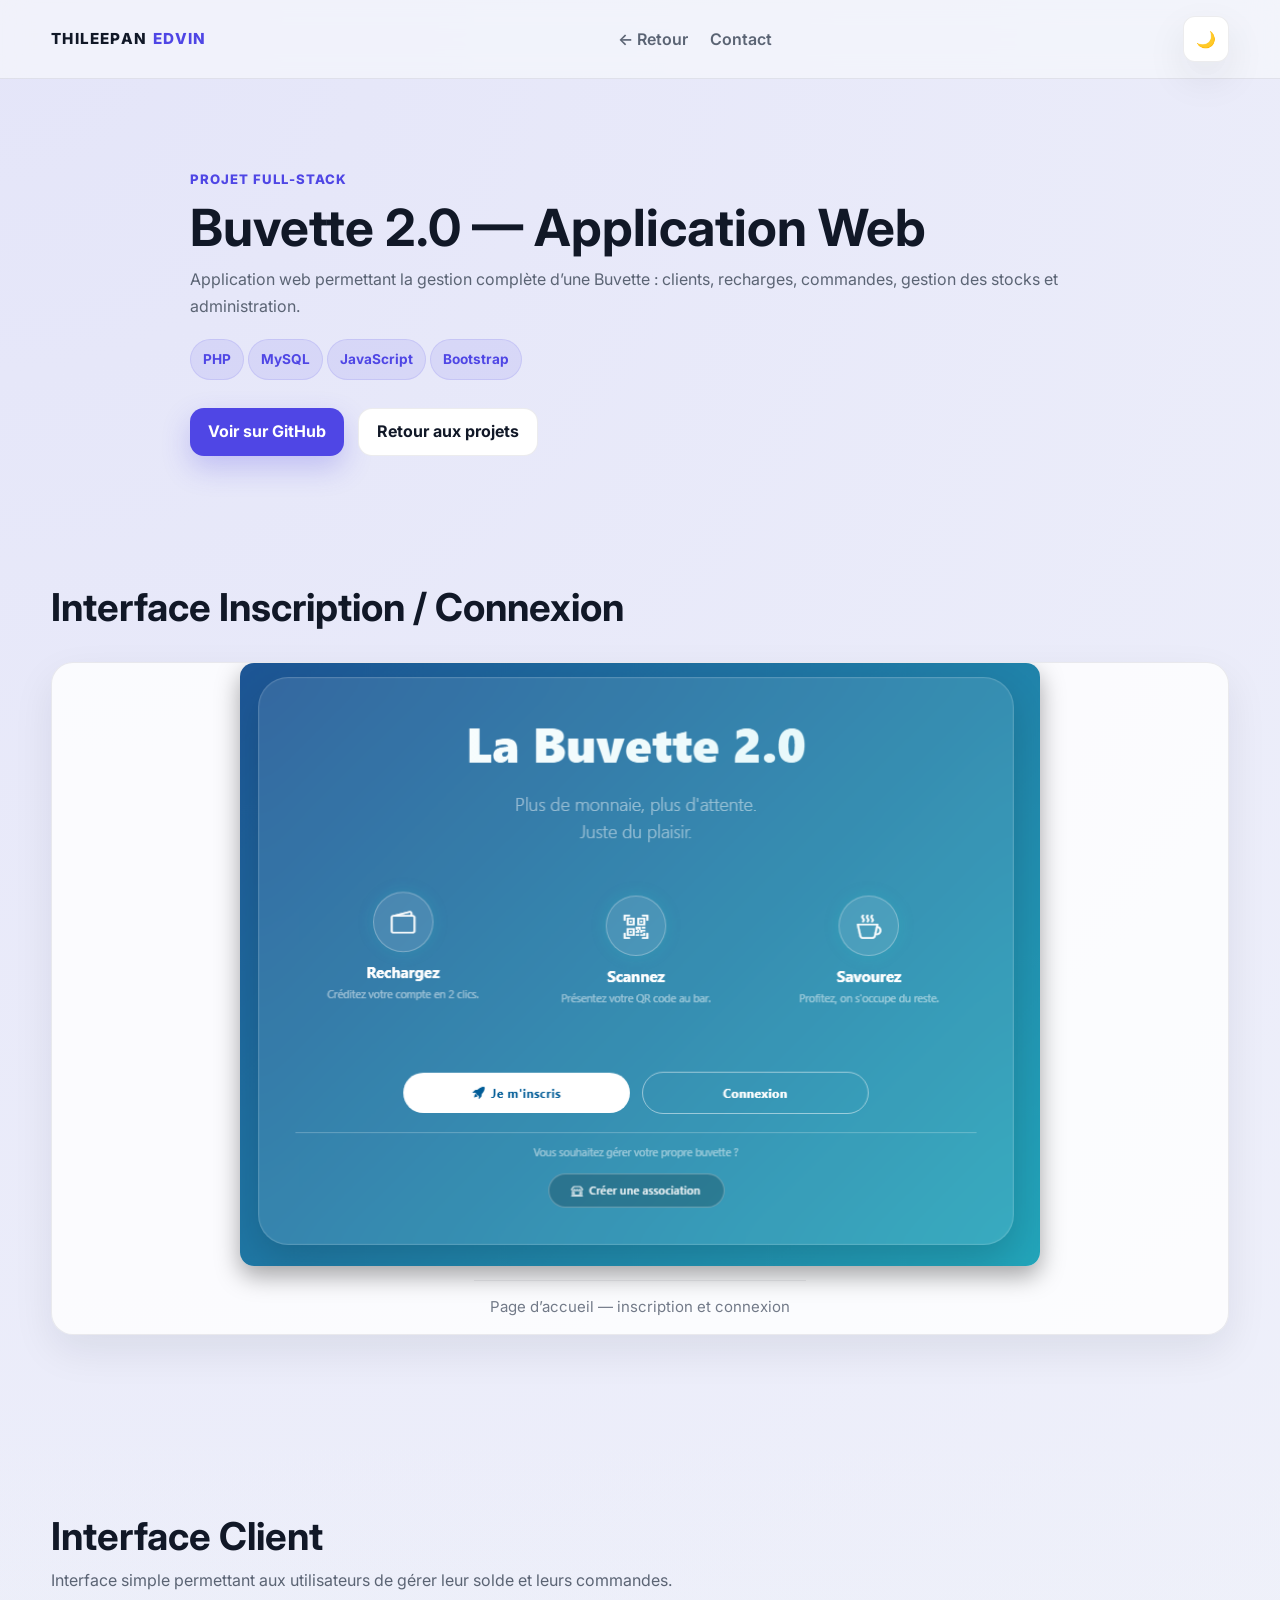
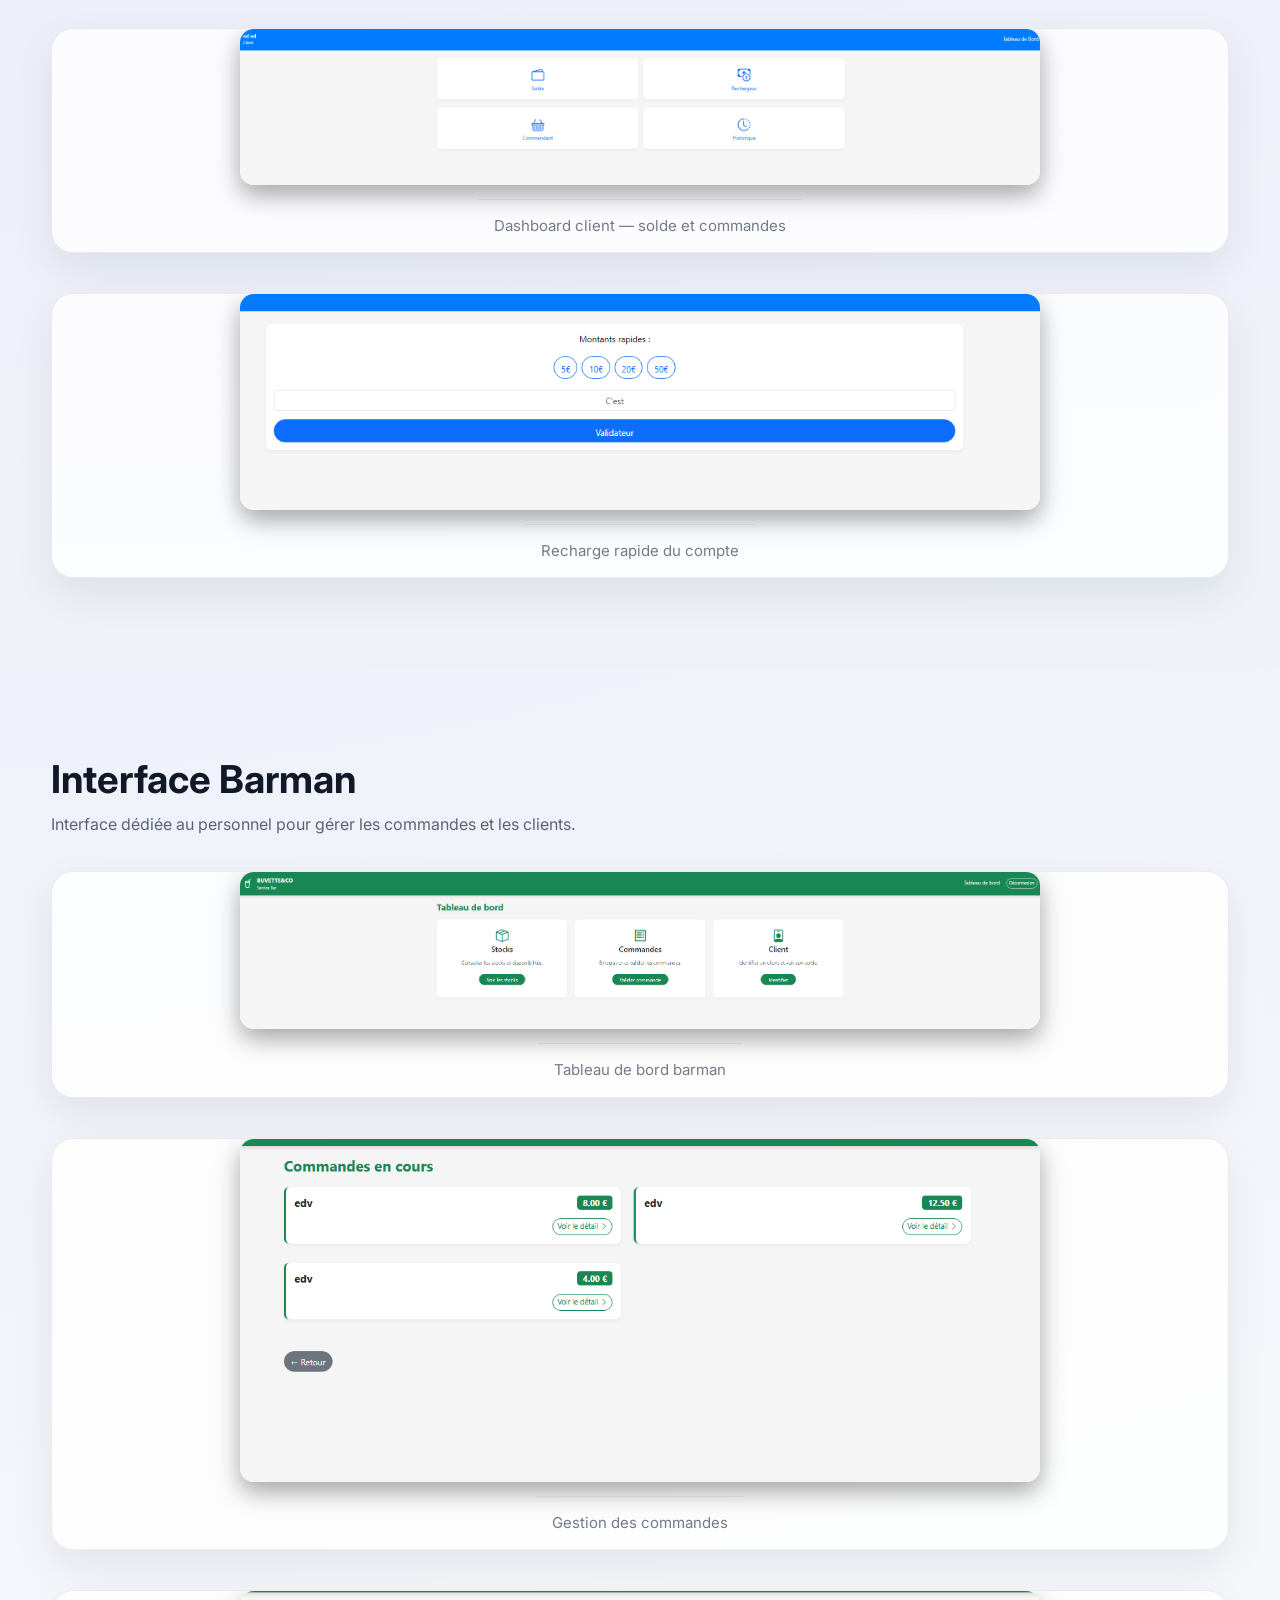
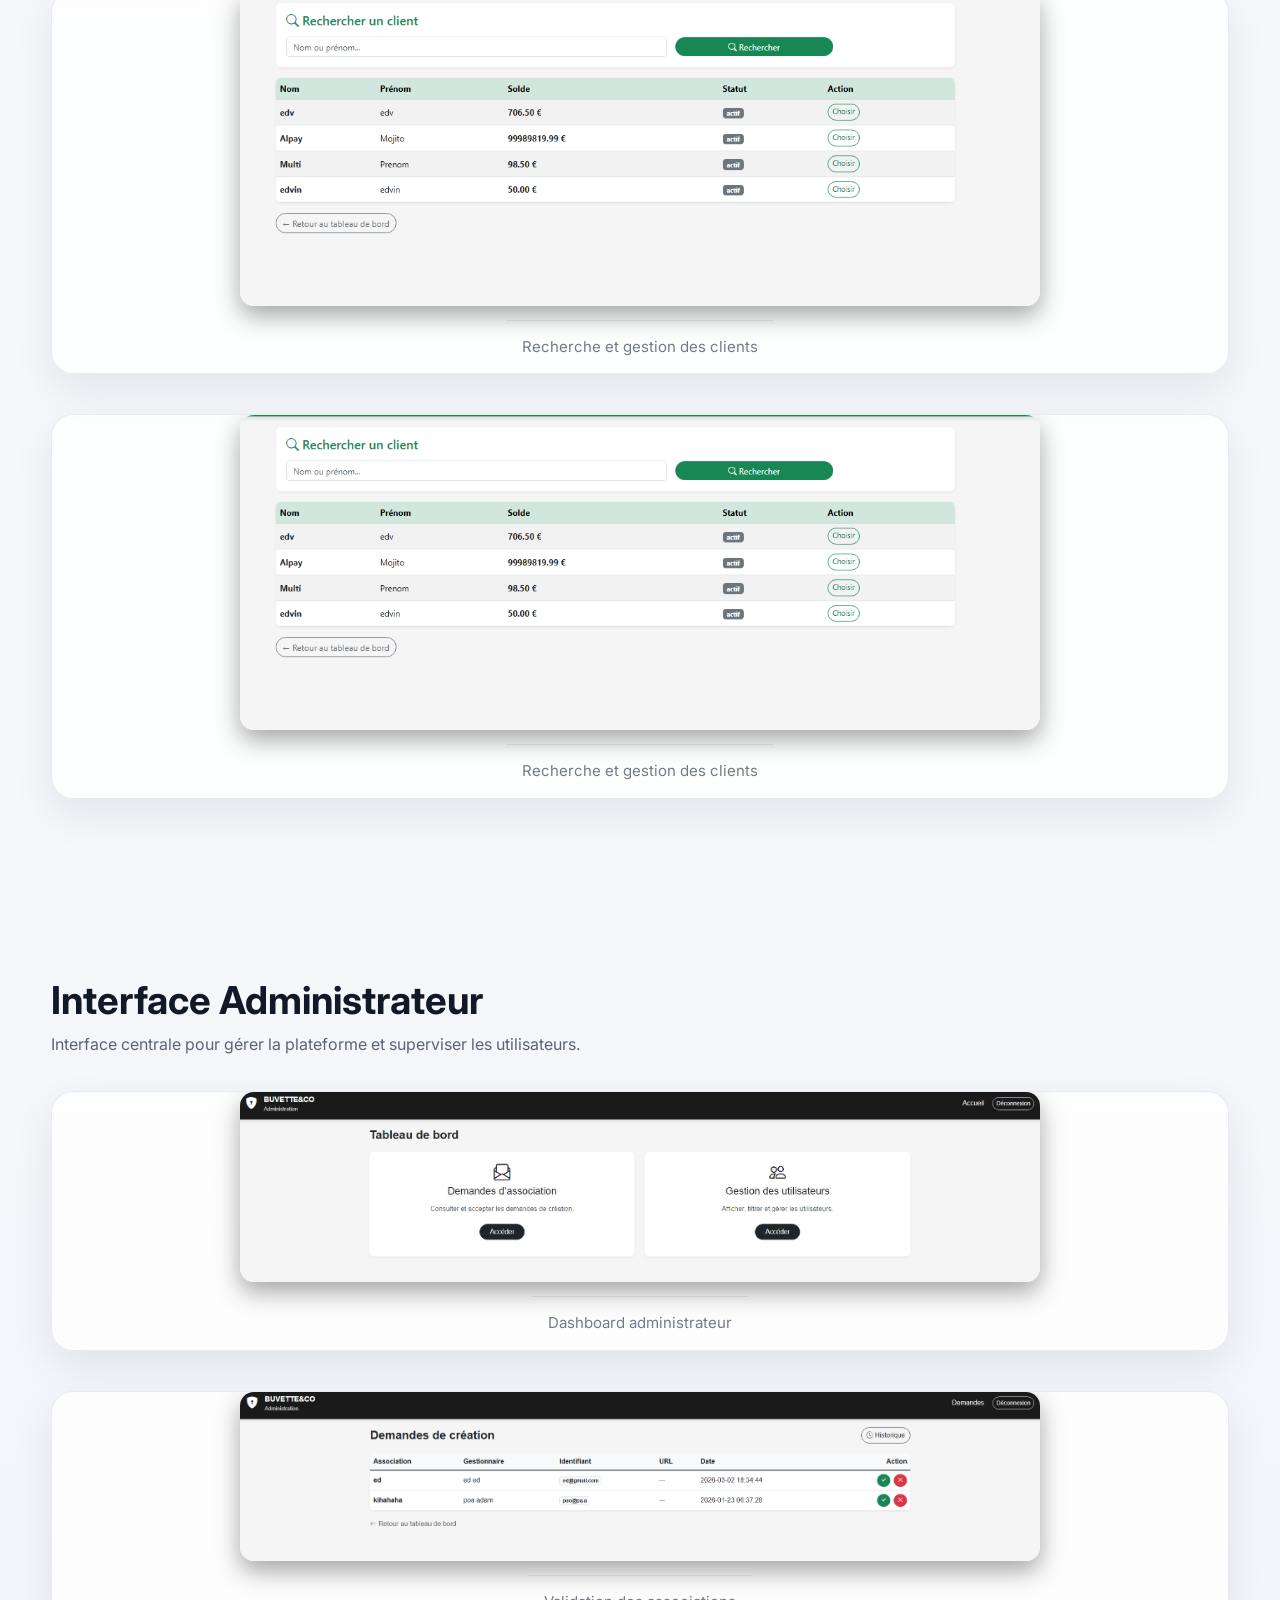
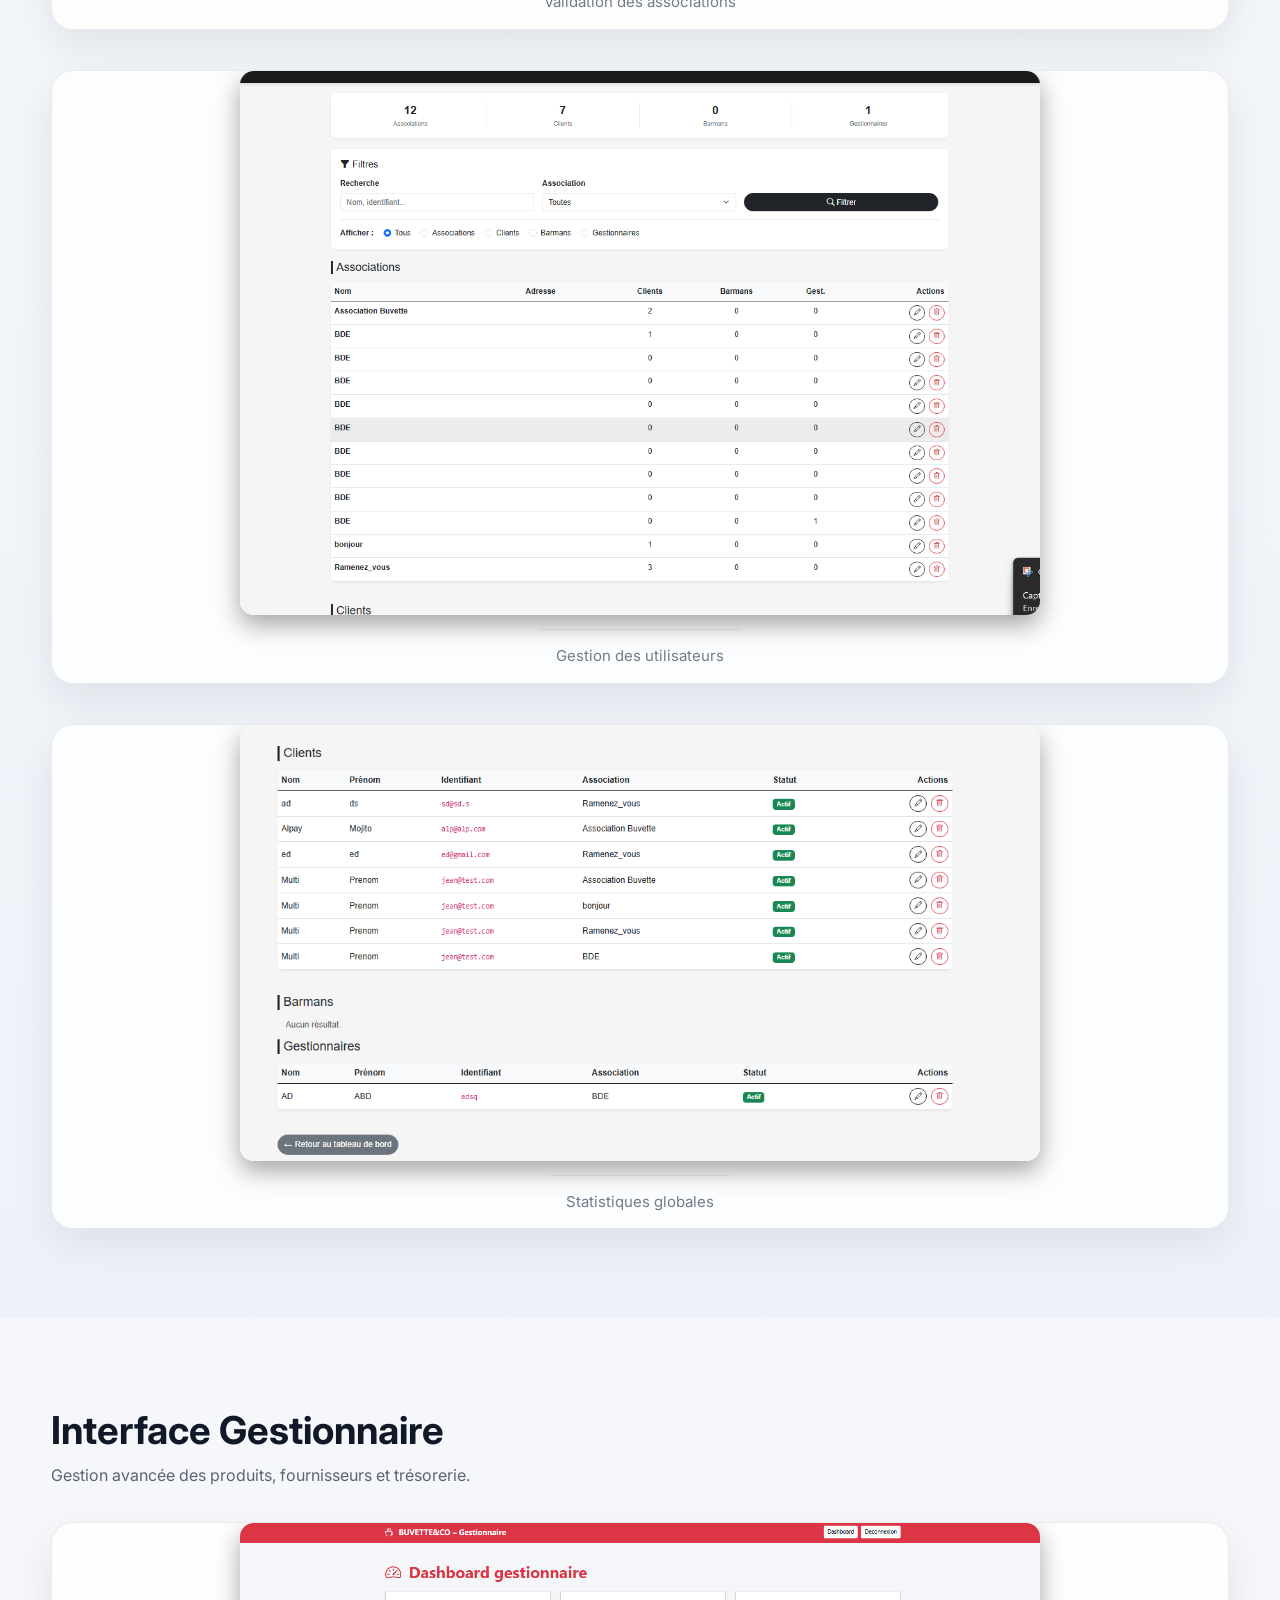
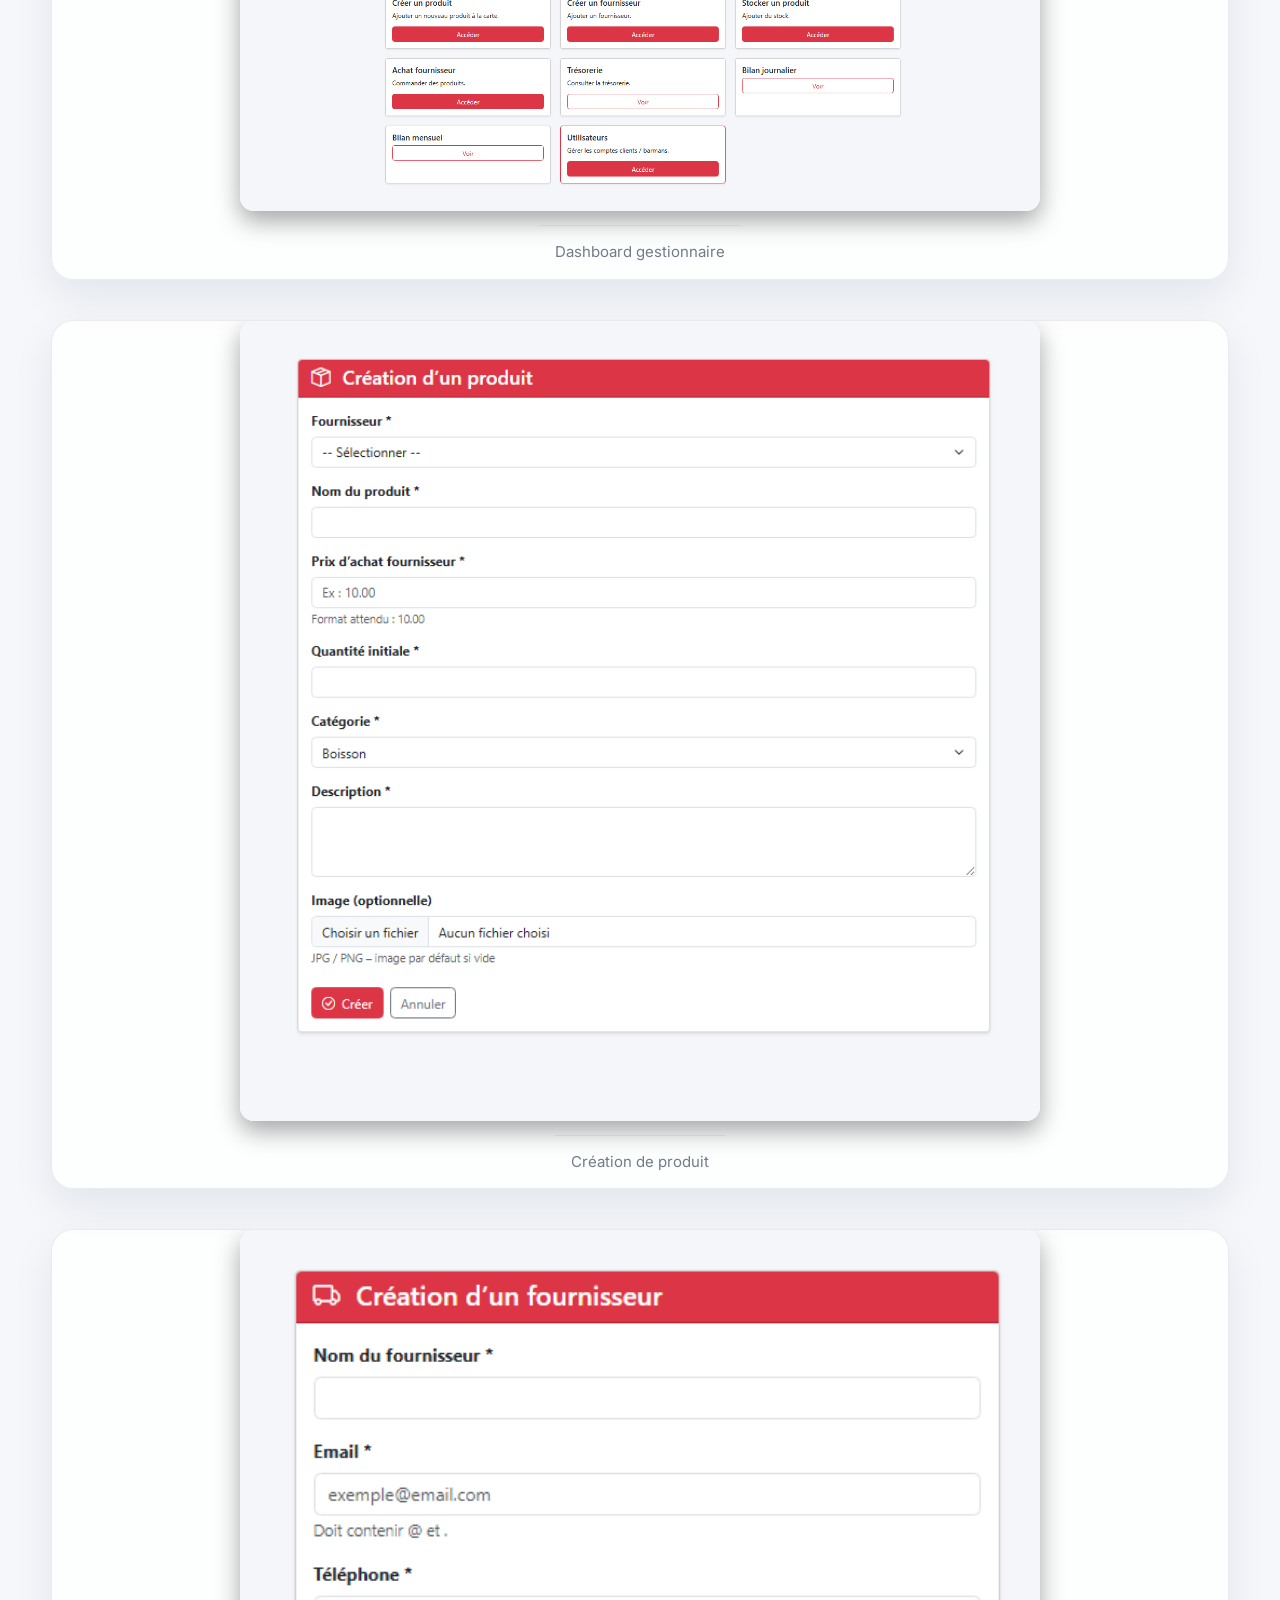
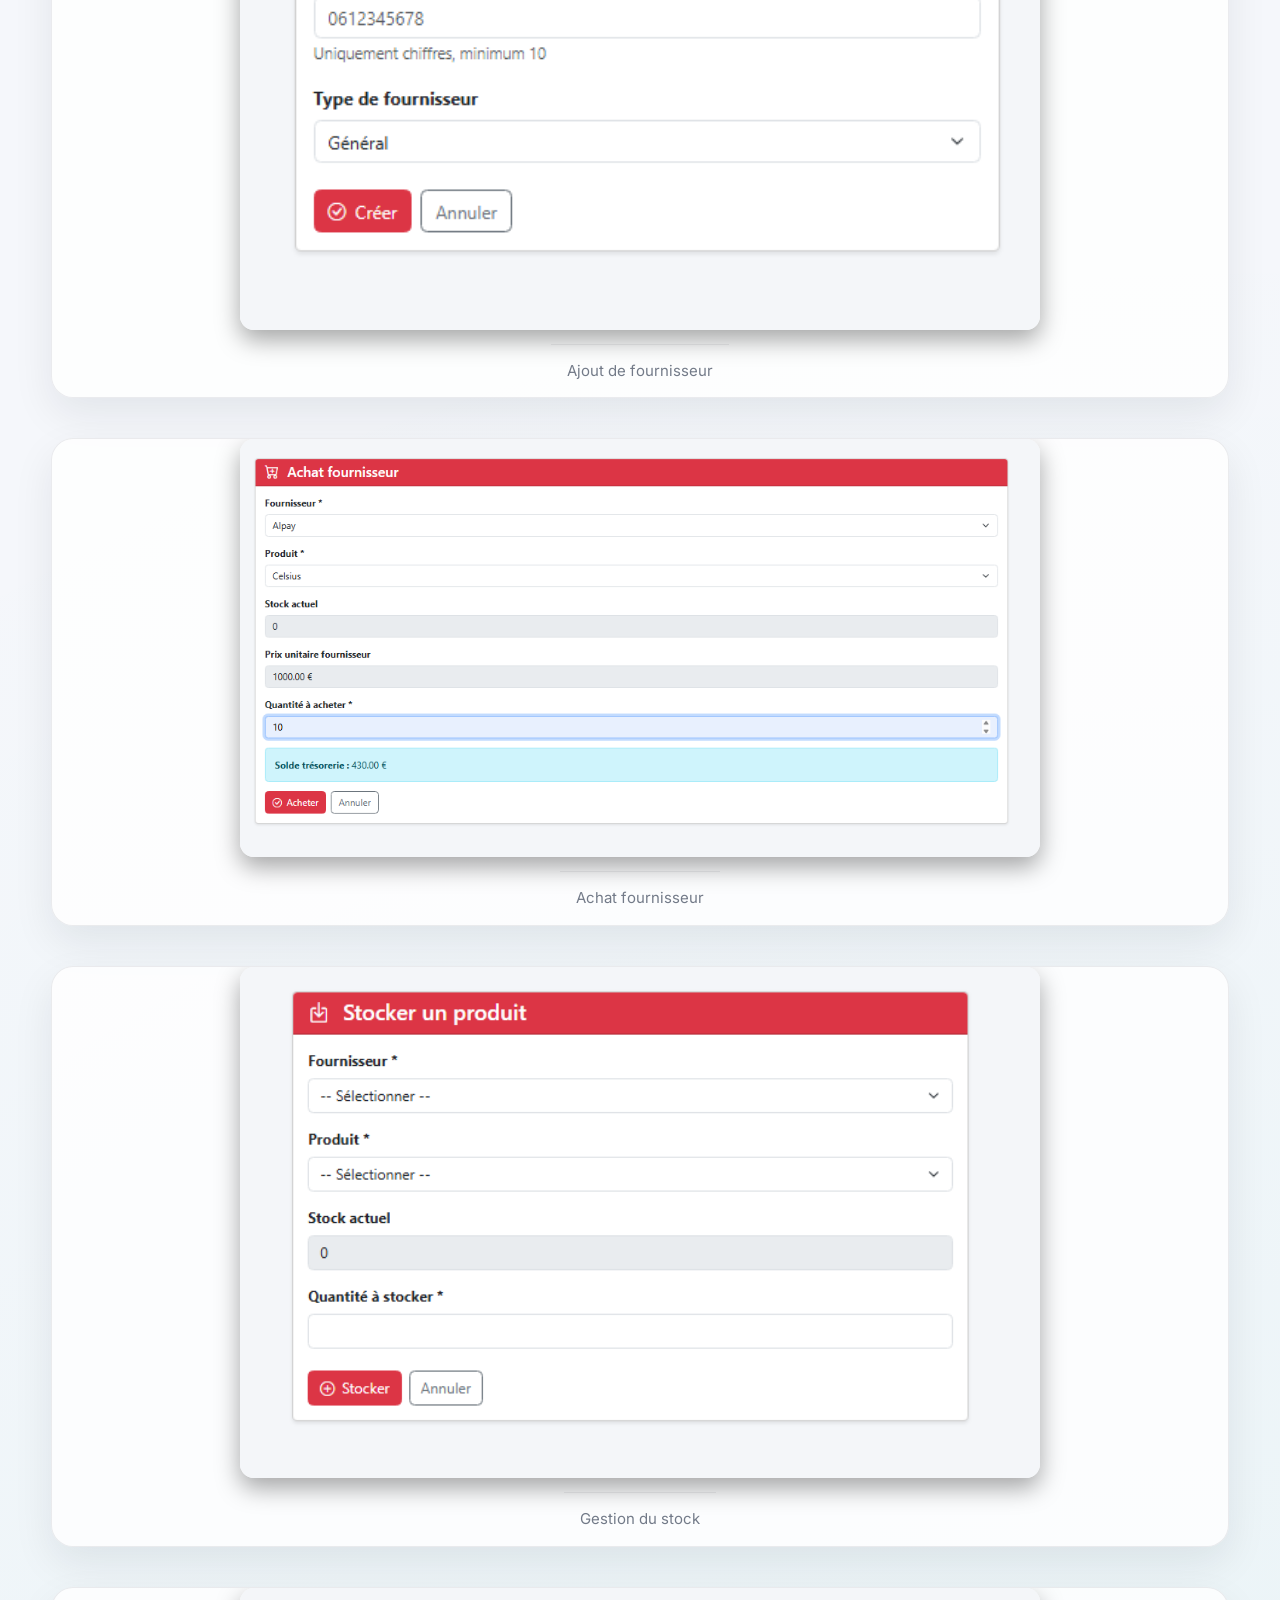
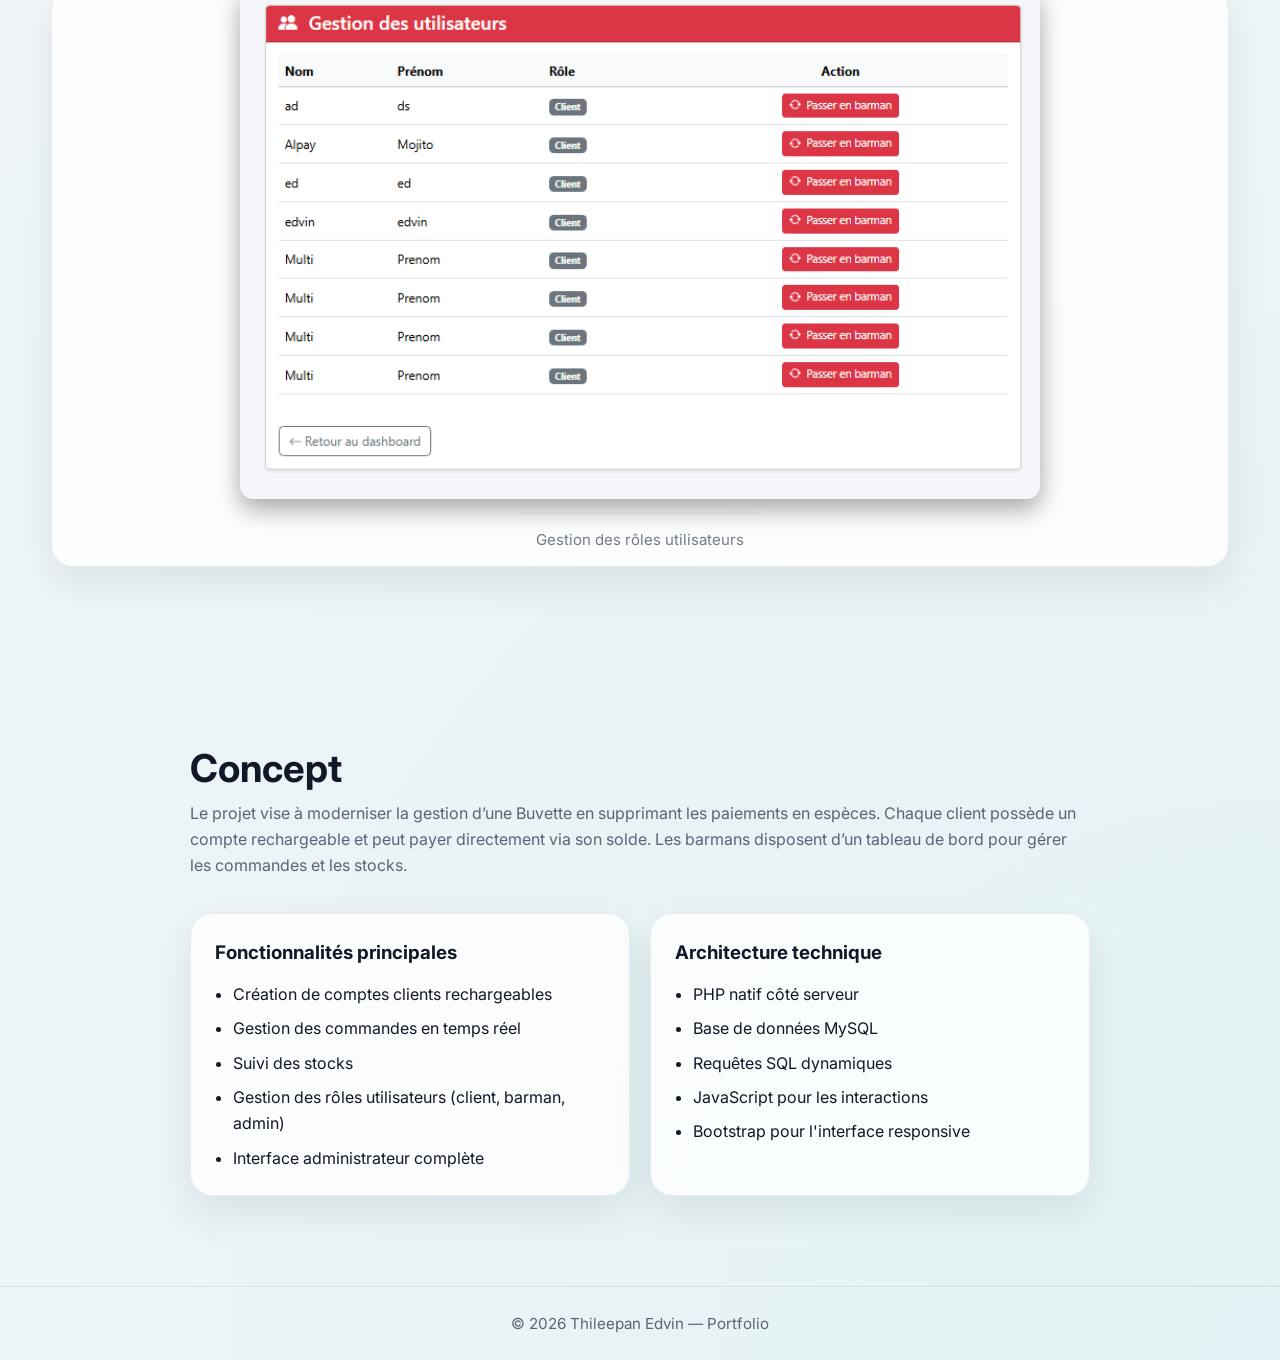
==== commit 15d5ae04: "fix Buvette path" ====
--- a/buvette.html
+++ b/buvette.html
@@ -39,7 +39,7 @@
 <h1>Buvette 2.0 — Application Web</h1>
 
 <p class="project-intro">
-Application web permettant la gestion complète d’une buvette :
+Application web permettant la gestion complète d’une Buvette :
 clients, recharges, commandes, gestion des stocks et administration.
 </p>
 
@@ -71,7 +71,7 @@
 <div class="project-gallery">
 
 <figure class="project-shot">
-<img src="./assets/images/buvette/accueil1.png" alt="Accueil">
+<img src="./assets/images/Buvette/accueil1.png" alt="Accueil">
 <figcaption>Page d’accueil — inscription et connexion</figcaption>
 </figure>
 
@@ -96,12 +96,12 @@
 <div class="project-gallery">
 
 <figure class="project-shot">
-<img src="./assets/images/buvette/client_accueil.png" alt="Client accueil">
+<img src="./assets/images/Buvette/client_accueil.png" alt="Client accueil">
 <figcaption>Dashboard client — solde et commandes</figcaption>
 </figure>
 
 <figure class="project-shot">
-<img src="./assets/images/buvette/client_recharge.png" alt="Recharge client">
+<img src="./assets/images/Buvette/client_recharge.png" alt="Recharge client">
 <figcaption>Recharge rapide du compte</figcaption>
 </figure>
 
@@ -129,23 +129,23 @@
 <div class="project-gallery">
 
 <figure class="project-shot">
-<img src="./assets/images/buvette/barman_accueil.png" alt="Barman accueil">
+<img src="./assets/images/Buvette/barman_accueil.png" alt="Barman accueil">
 <figcaption>Tableau de bord barman</figcaption>
 </figure>
 
 
 <figure class="project-shot">
-<img src="./assets/images/buvette/barman_commande.png" alt="Commande">
+<img src="./assets/images/Buvette/barman_commande.png" alt="Commande">
 <figcaption>Gestion des commandes</figcaption>
 </figure>
 
 <figure class="project-shot">
-<img src="assets/images/buvette/barman_client.png">
+<img src="assets/images/Buvette/barman_client.png">
 <figcaption>Recherche et gestion des clients</figcaption>
 </figure>
 
 <figure class="project-shot">
-<img src="./assets/images/buvette/barman_client.png" alt="Clients">
+<img src="./assets/images/Buvette/barman_client.png" alt="Clients">
 <figcaption>Recherche et gestion des clients</figcaption>
 </figure>
 
@@ -172,23 +172,23 @@
 <div class="project-gallery">
 
 <figure class="project-shot">
-<img src="./assets/images/buvette/adminaccueil.png" alt="Admin">
+<img src="./assets/images/Buvette/adminaccueil.png" alt="Admin">
 <figcaption>Dashboard administrateur</figcaption>
 </figure>
 
 <figure class="project-shot">
-<img src="./assets/images/buvette/adm_asso.png" alt="Associations">
+<img src="./assets/images/Buvette/adm_asso.png" alt="Associations">
 <figcaption>Validation des associations</figcaption>
 </figure>
 
 
 <figure class="project-shot">
-<img src="./assets/images/buvette/admin_actif.png" alt="Utilisateurs">
+<img src="./assets/images/Buvette/admin_actif.png" alt="Utilisateurs">
 <figcaption>Gestion des utilisateurs</figcaption>
 </figure>
 
 <figure class="project-shot">
-<img src="./assets/images/buvette/admin_actif2.png" alt="Statistiques">
+<img src="./assets/images/Buvette/admin_actif2.png" alt="Statistiques">
 <figcaption>Statistiques globales</figcaption>
 </figure>
 
@@ -216,32 +216,32 @@
 <div class="project-gallery">
 
 <figure class="project-shot">
-<img src="./assets/images/buvette/gestionnaire_accueil.png" alt="Gestionnaire">
+<img src="./assets/images/Buvette/gestionnaire_accueil.png" alt="Gestionnaire">
 <figcaption>Dashboard gestionnaire</figcaption>
 </figure>
 
 <figure class="project-shot">
-<img src="./assets/images/buvette/gst_creationproduit.png" alt="Produit">
+<img src="./assets/images/Buvette/gst_creationproduit.png" alt="Produit">
 <figcaption>Création de produit</figcaption>
 </figure>
 
 <figure class="project-shot">
-<img src="./assets/images/buvette/gst_fournisseur.png" alt="Fournisseur">
+<img src="./assets/images/Buvette/gst_fournisseur.png" alt="Fournisseur">
 <figcaption>Ajout de fournisseur</figcaption>
 </figure>
 
 <figure class="project-shot">
-<img src="./assets/images/buvette/gst_achatfournisseur.png" alt="Achat">
+<img src="./assets/images/Buvette/gst_achatfournisseur.png" alt="Achat">
 <figcaption>Achat fournisseur</figcaption>
 </figure>
 
 <figure class="project-shot">
-<img src="./assets/images/buvette/gst_stocker_produit.png" alt="Stock">
+<img src="./assets/images/Buvette/gst_stocker_produit.png" alt="Stock">
 <figcaption>Gestion du stock</figcaption>
 </figure>
 
 <figure class="project-shot">
-<img src="./assets/images/buvette/gst_utilisateur.png" alt="Utilisateur">
+<img src="./assets/images/Buvette/gst_utilisateur.png" alt="Utilisateur">
 <figcaption>Gestion des rôles utilisateurs</figcaption>
 </figure>
 
@@ -263,7 +263,7 @@
 <h2>Concept</h2>
 
 <p class="section-subtitle">
-Le projet vise à moderniser la gestion d’une buvette en supprimant les paiements en espèces.
+Le projet vise à moderniser la gestion d’une Buvette en supprimant les paiements en espèces.
 Chaque client possède un compte rechargeable et peut payer directement via son solde.
 Les barmans disposent d’un tableau de bord pour gérer les commandes et les stocks.
 </p>
